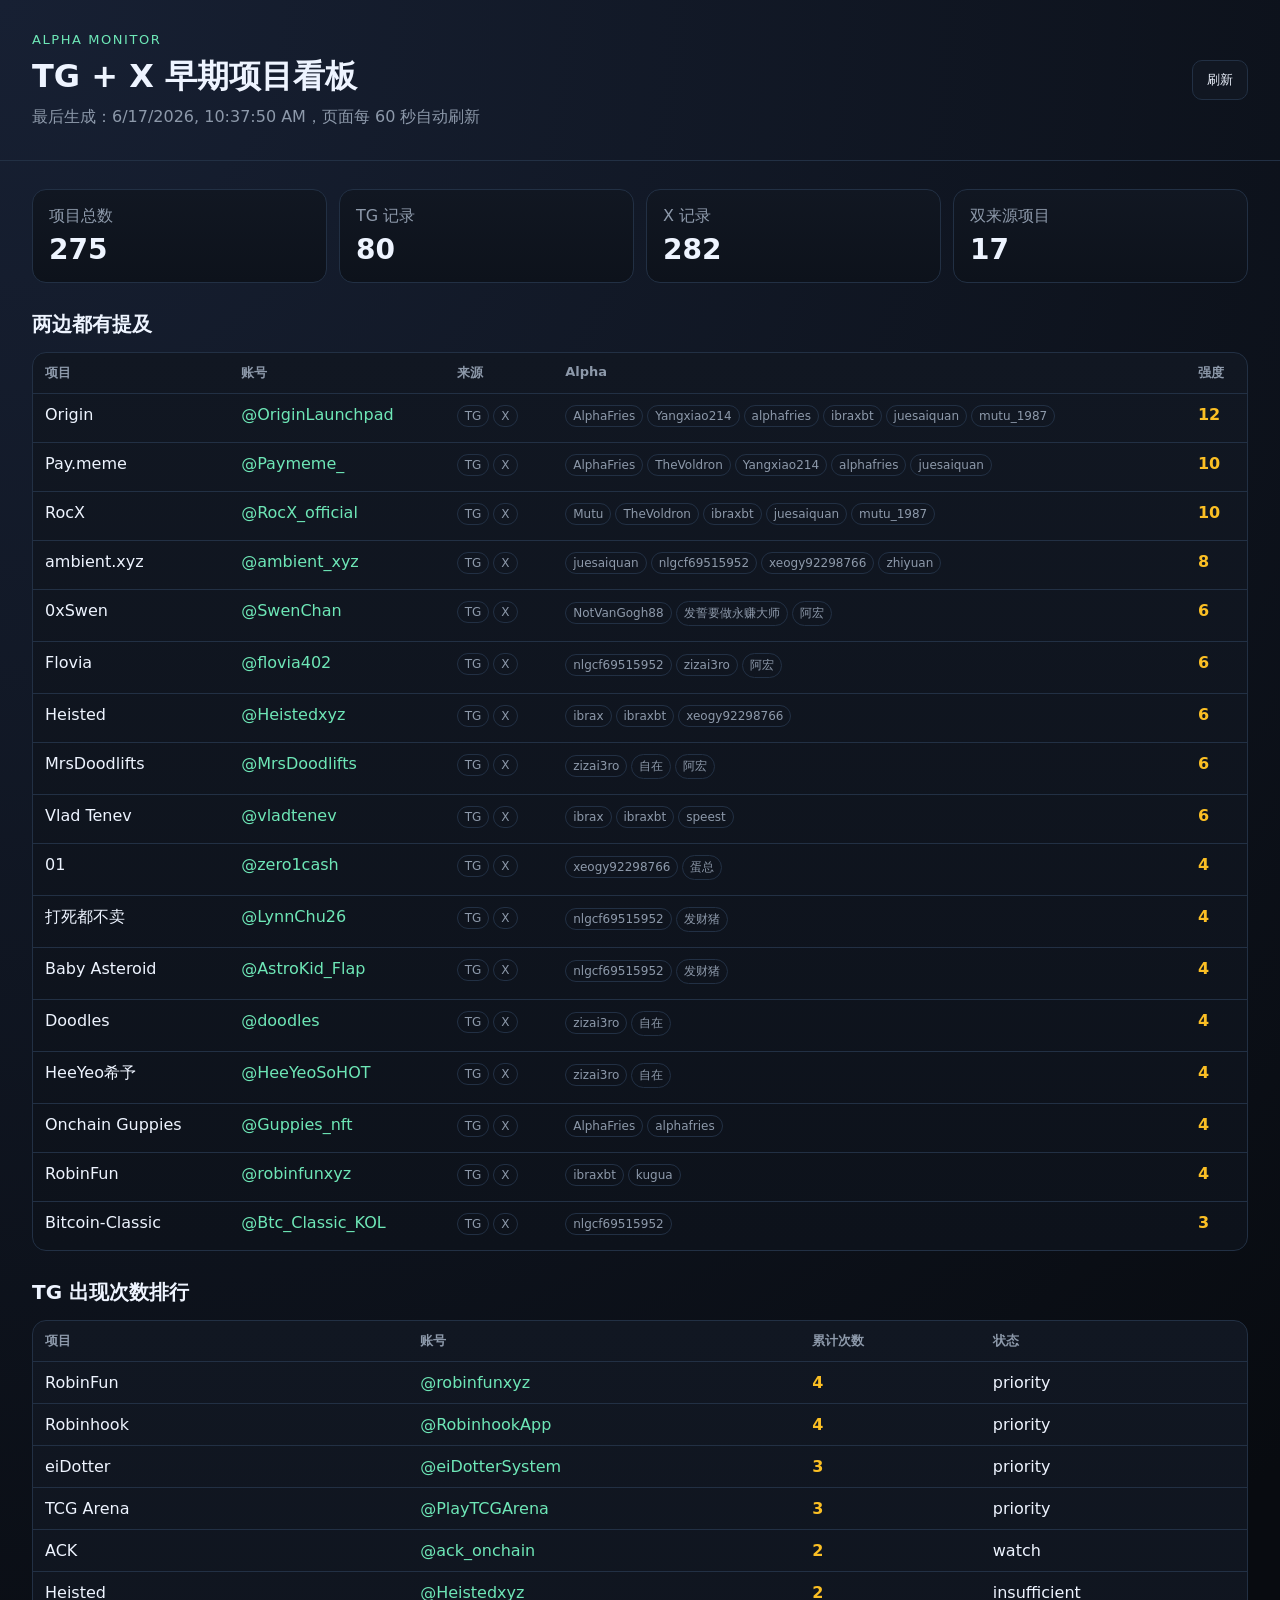
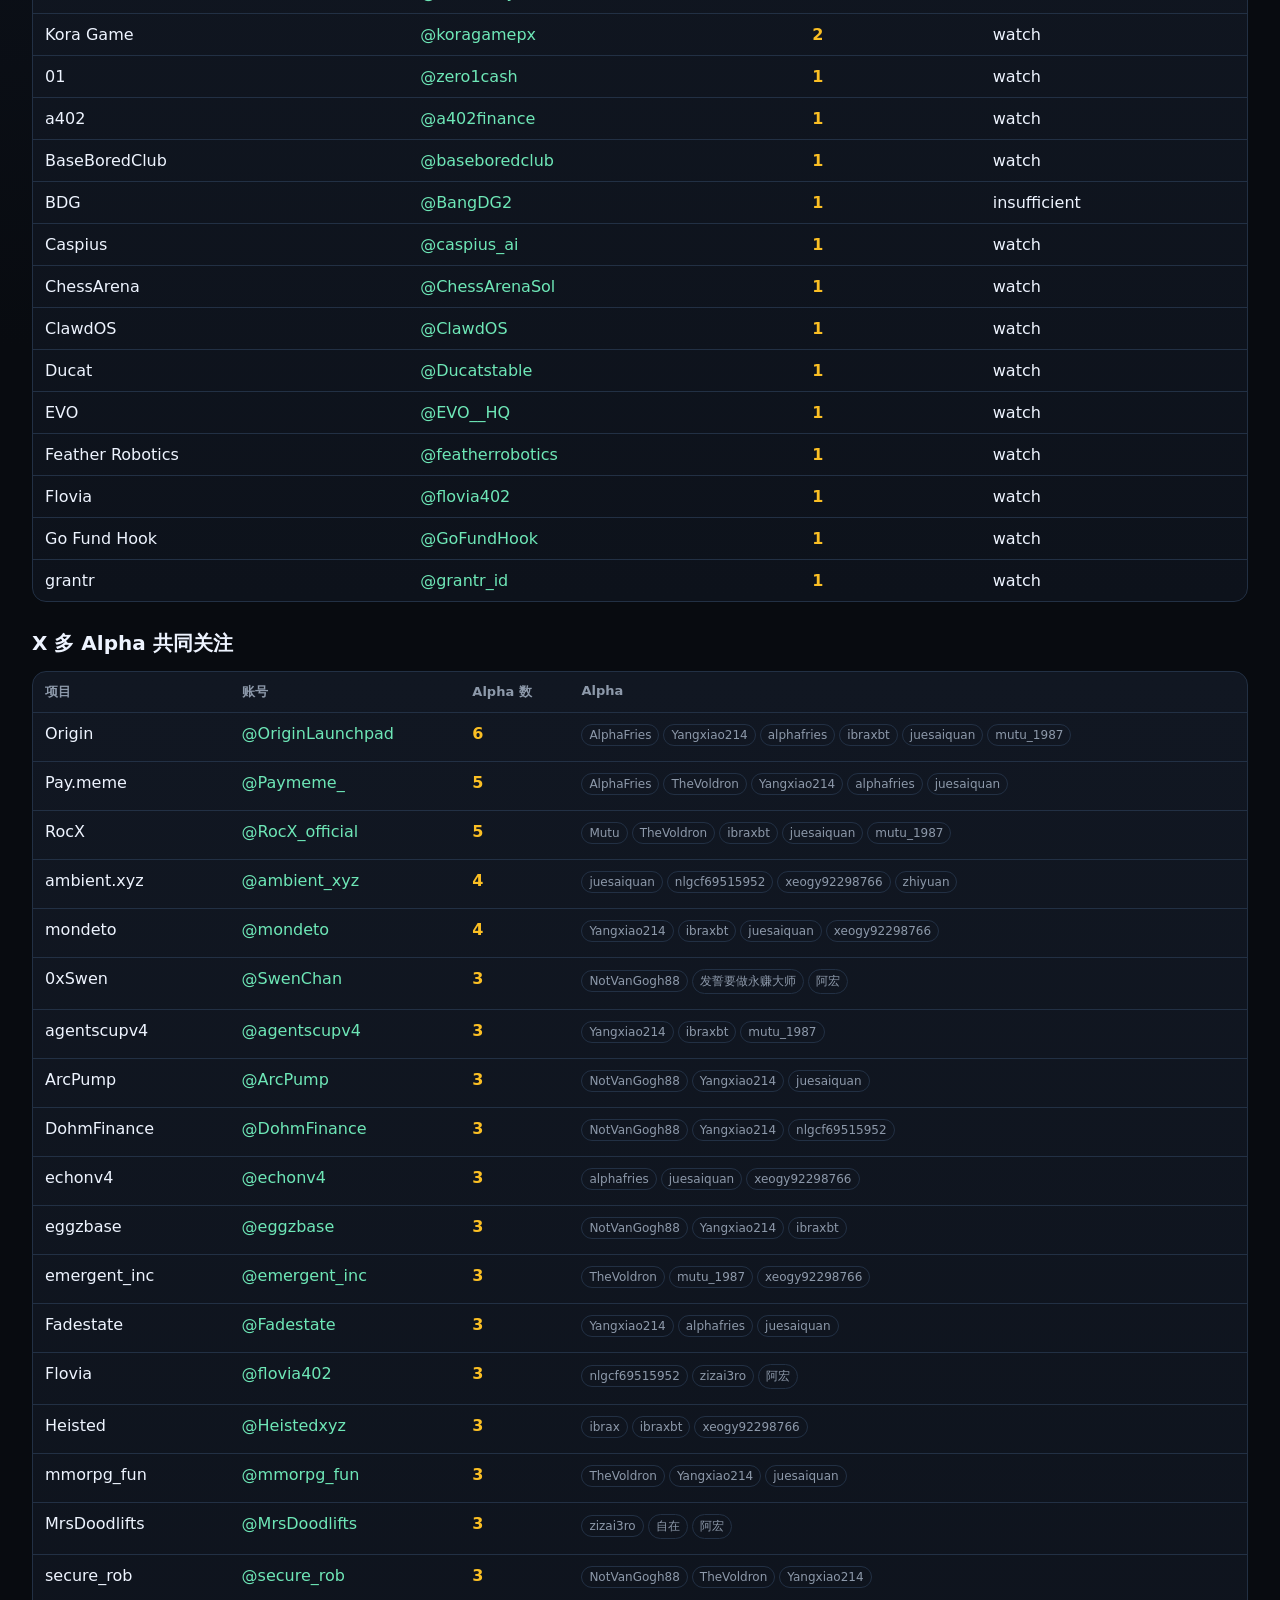
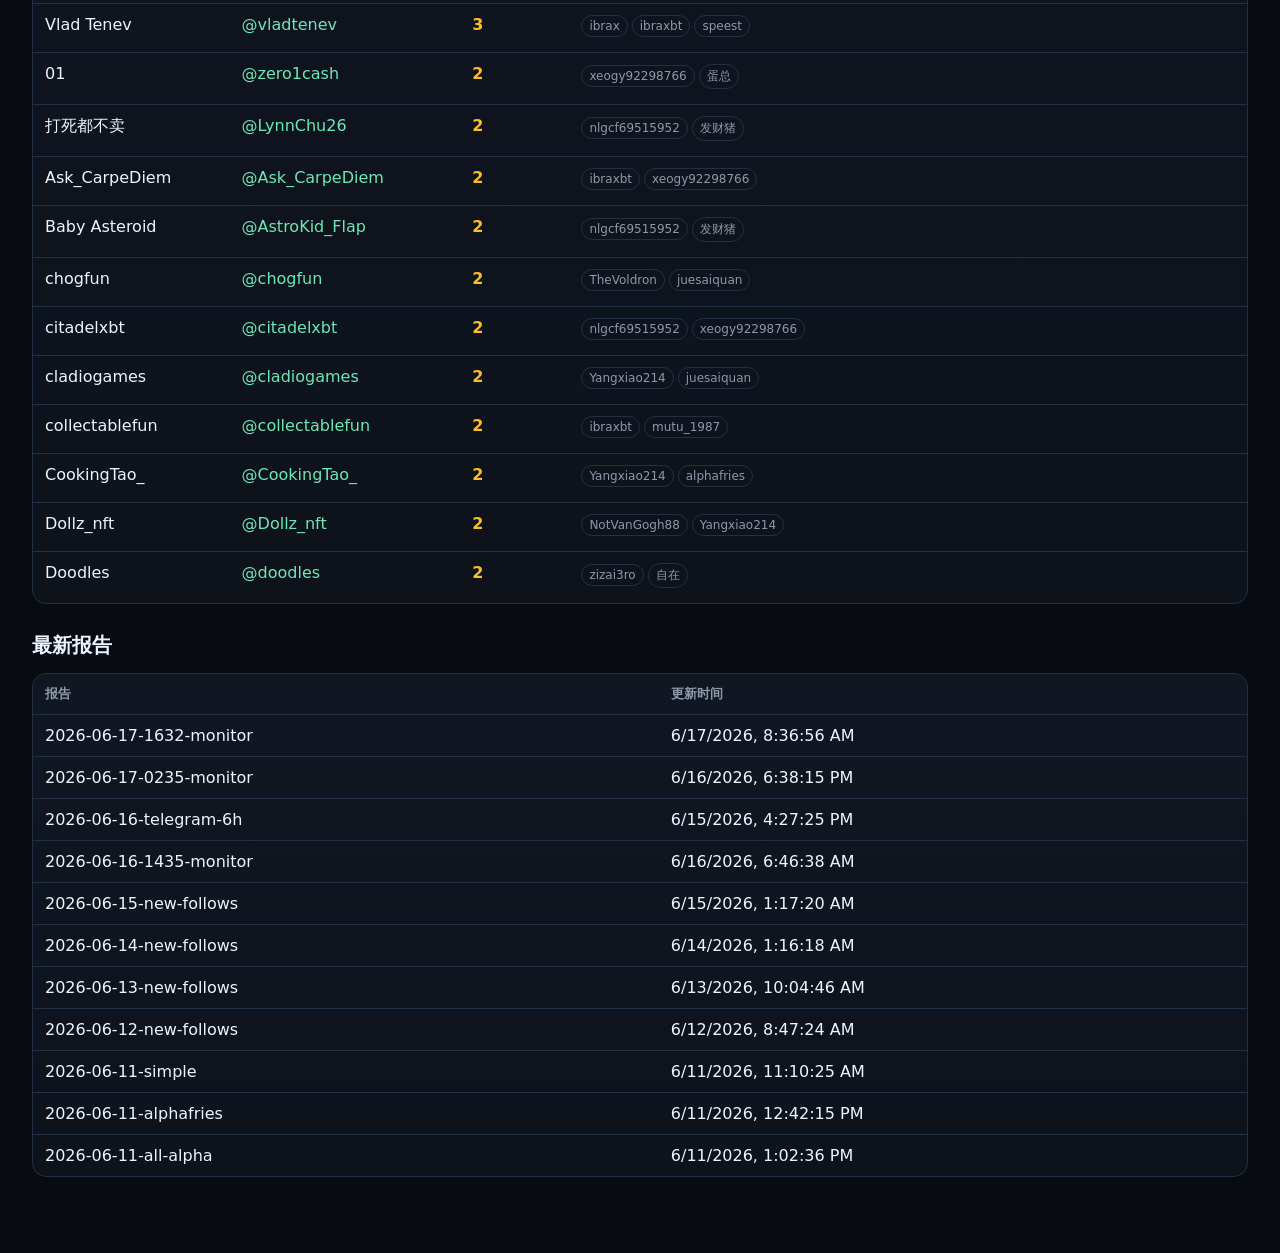
==== index.html @ 4ccb7f14 "Update dashboard" ====
<!doctype html>
<html lang="zh-CN">
<head>
  <meta charset="utf-8">
  <meta name="viewport" content="width=device-width, initial-scale=1">
  <title>Alpha 项目监控</title>
  <link rel="stylesheet" href="./styles.css">
</head>
<body>
  <header>
    <div>
      <p class="eyebrow">Alpha Monitor</p>
      <h1>TG + X 早期项目看板</h1>
      <p id="meta">加载中...</p>
    </div>
    <button id="refresh">刷新</button>
  </header>

  <main>
    <section class="cards" id="totals"></section>

    <section>
      <h2>两边都有提及</h2>
      <div id="cross"></div>
    </section>

    <section>
      <h2>TG 出现次数排行</h2>
      <div id="tg"></div>
    </section>

    <section>
      <h2>X 多 Alpha 共同关注</h2>
      <div id="xmulti"></div>
    </section>

    <section>
      <h2>最新报告</h2>
      <div id="reports"></div>
    </section>
  </main>

  <script src="./app.js"></script>
</body>
</html>
---- styles.css ----
:root {
  color-scheme: dark;
  --bg: #080b10;
  --panel: #111722;
  --panel2: #0d121b;
  --text: #eef4ff;
  --muted: #8d99aa;
  --line: #223044;
  --accent: #6ee7b7;
  --warn: #fbbf24;
}

* { box-sizing: border-box; }
body {
  margin: 0;
  background: radial-gradient(circle at top left, #172033, var(--bg) 42%);
  color: var(--text);
  font-family: ui-sans-serif, system-ui, -apple-system, BlinkMacSystemFont, "Segoe UI", sans-serif;
}

header {
  display: flex;
  align-items: center;
  justify-content: space-between;
  gap: 24px;
  padding: 32px;
  border-bottom: 1px solid var(--line);
}

h1, h2, p { margin: 0; }
h1 { font-size: 32px; }
h2 { margin-bottom: 14px; font-size: 20px; }
main { padding: 28px 32px 48px; }
section { margin: 0 0 28px; }
.eyebrow { color: var(--accent); font-size: 13px; letter-spacing: .12em; text-transform: uppercase; margin-bottom: 8px; }
#meta { color: var(--muted); margin-top: 8px; }

button {
  border: 1px solid var(--line);
  background: var(--panel);
  color: var(--text);
  border-radius: 10px;
  padding: 10px 14px;
  cursor: pointer;
}

.cards {
  display: grid;
  grid-template-columns: repeat(auto-fit, minmax(170px, 1fr));
  gap: 12px;
}
.card, .table-wrap {
  background: linear-gradient(180deg, var(--panel), var(--panel2));
  border: 1px solid var(--line);
  border-radius: 14px;
}
.card { padding: 16px; }
.card strong { display: block; font-size: 28px; margin-top: 6px; }
.card span { color: var(--muted); }

.table-wrap { overflow: hidden; }
table { width: 100%; border-collapse: collapse; }
th, td {
  padding: 11px 12px;
  border-bottom: 1px solid var(--line);
  text-align: left;
  vertical-align: top;
}
th { color: var(--muted); font-weight: 600; font-size: 13px; }
tr:last-child td { border-bottom: 0; }
a { color: var(--accent); text-decoration: none; }
.tag {
  display: inline-block;
  margin: 0 4px 4px 0;
  padding: 3px 7px;
  border: 1px solid var(--line);
  border-radius: 999px;
  color: var(--muted);
  font-size: 12px;
}
.empty { color: var(--muted); padding: 16px; }
.score { color: var(--warn); font-weight: 700; }
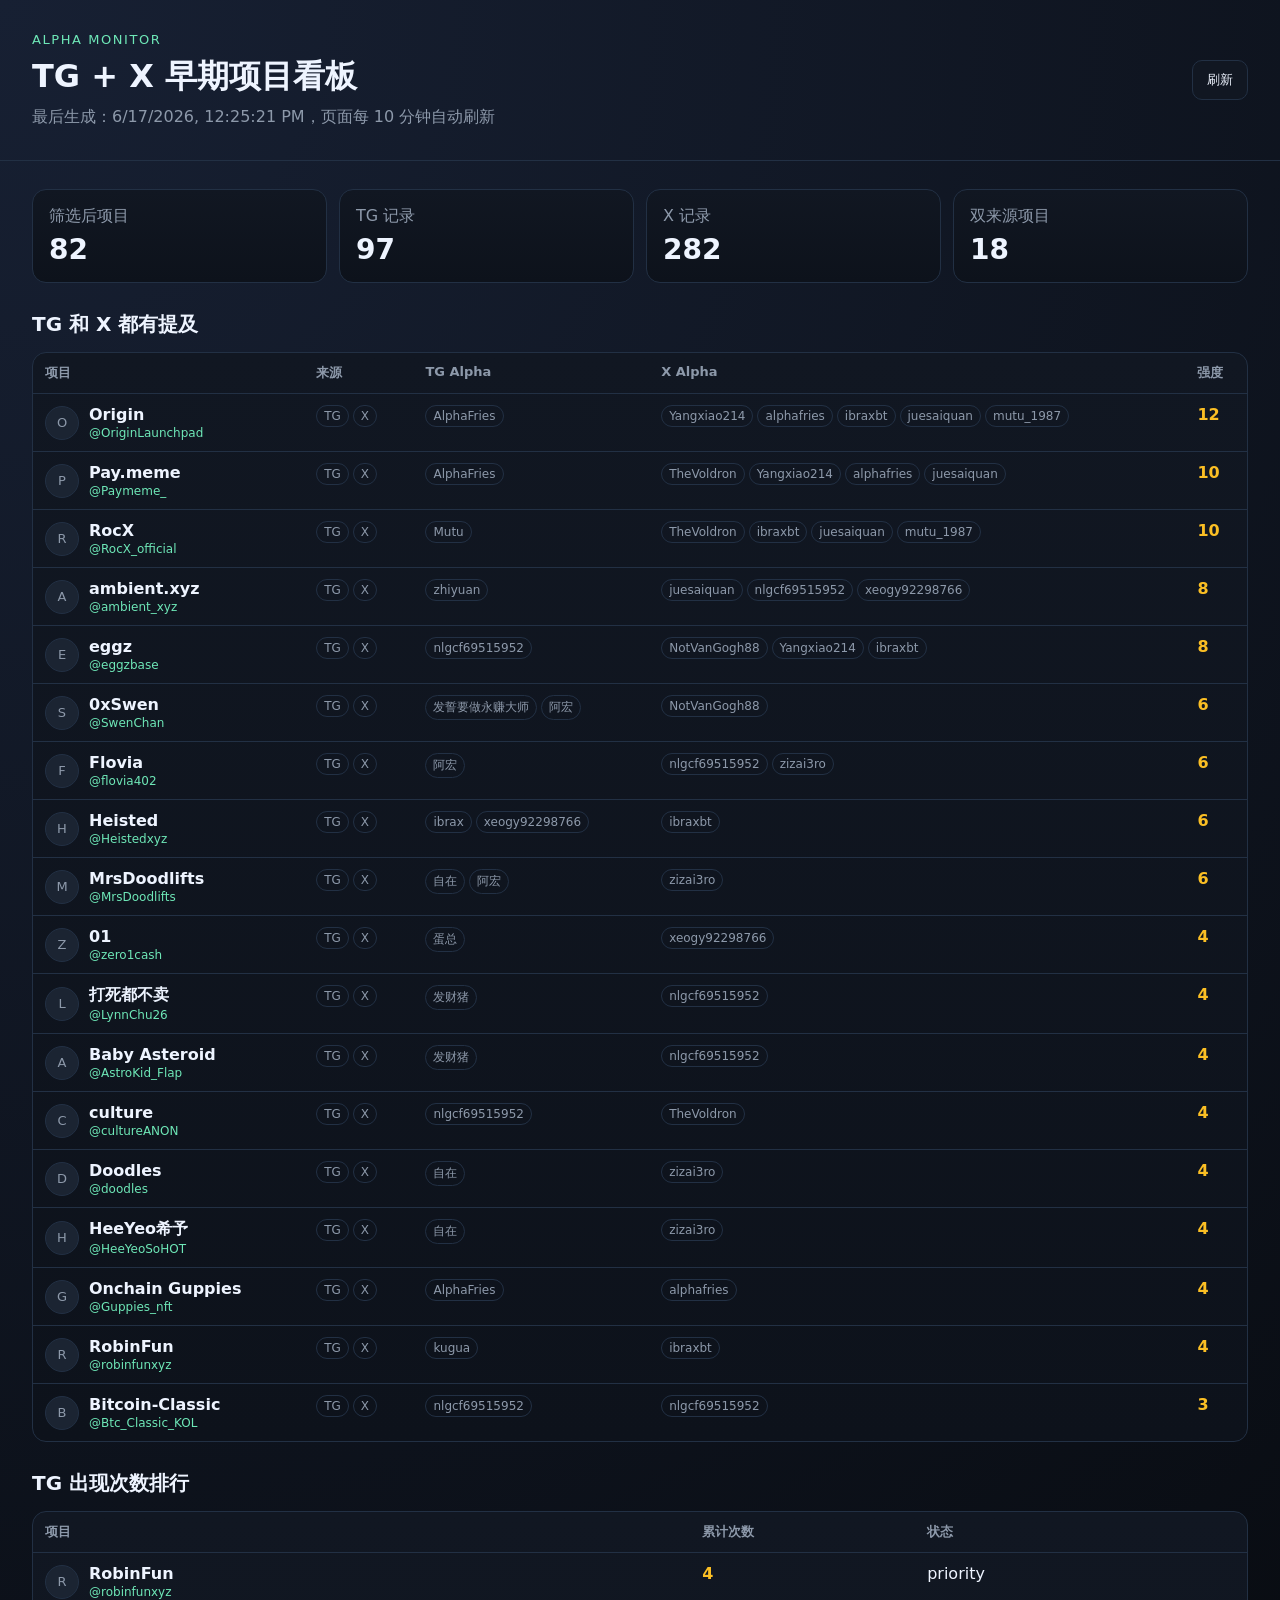
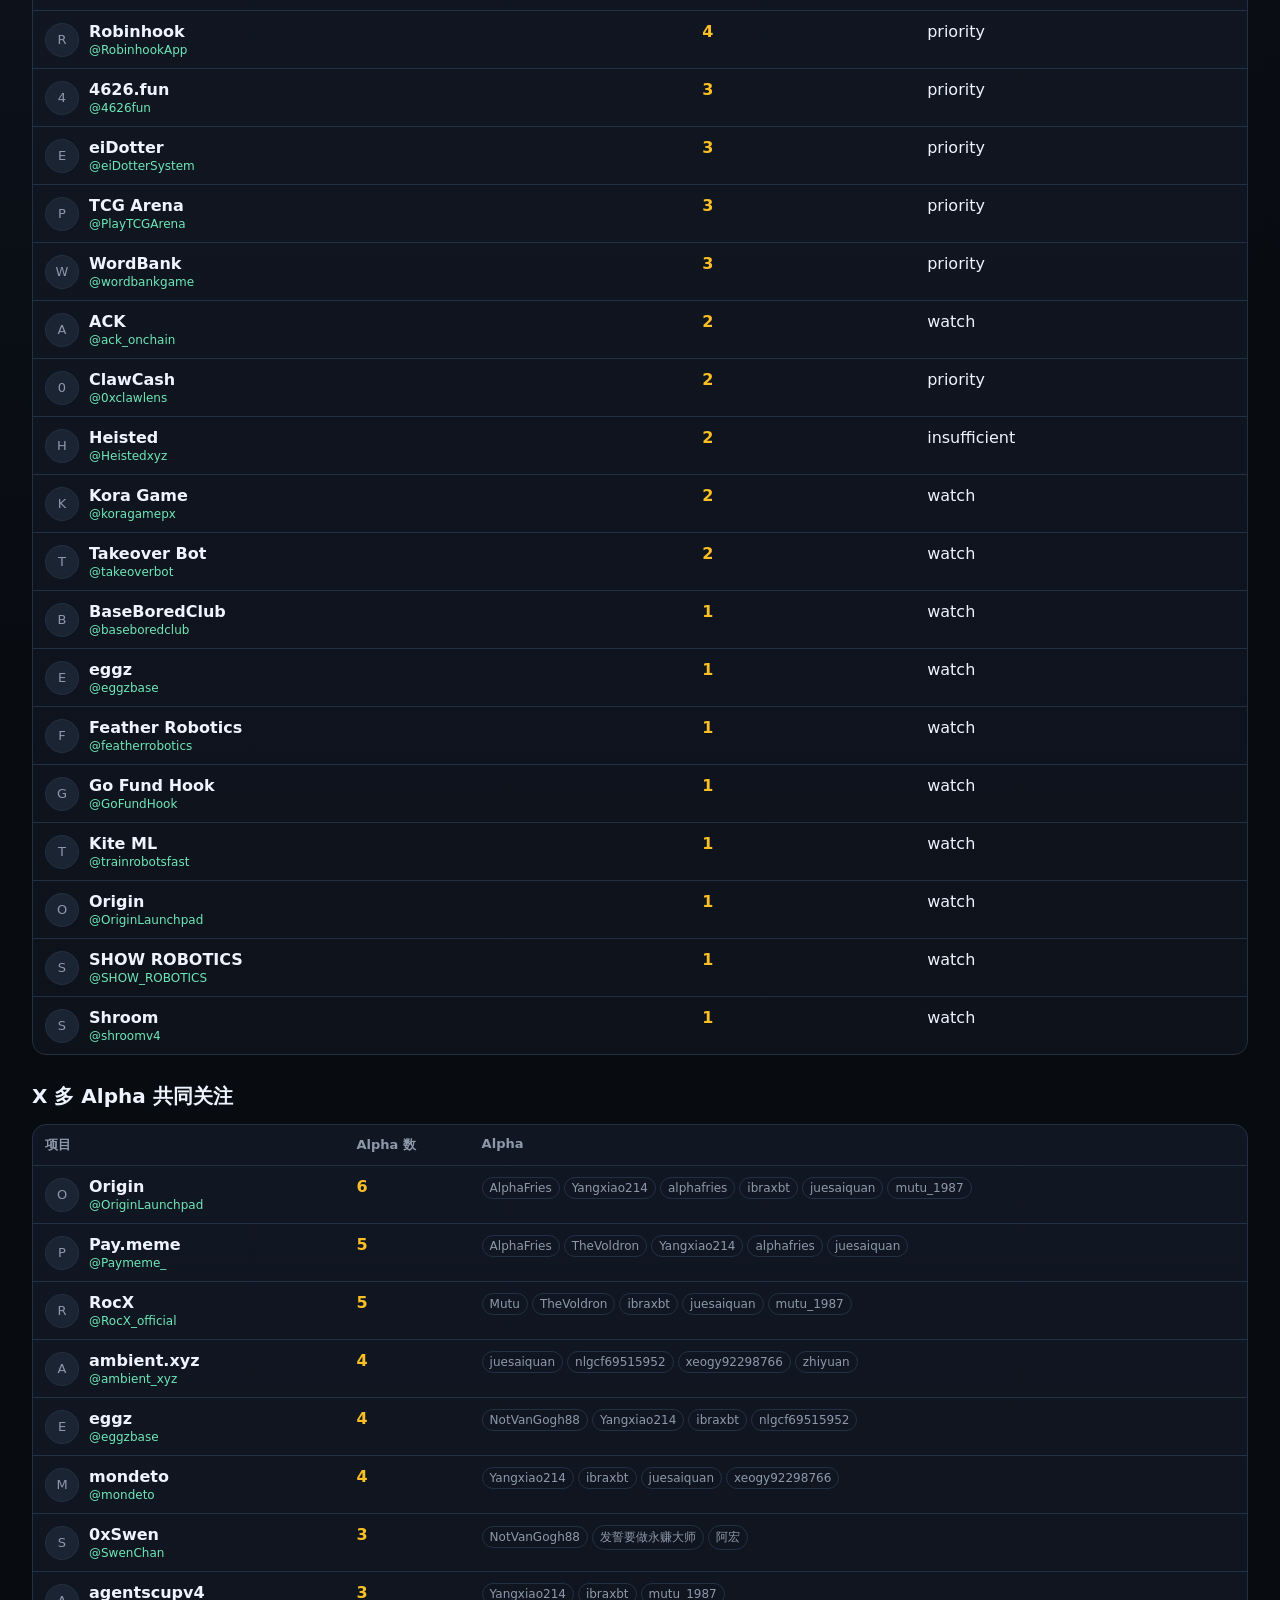
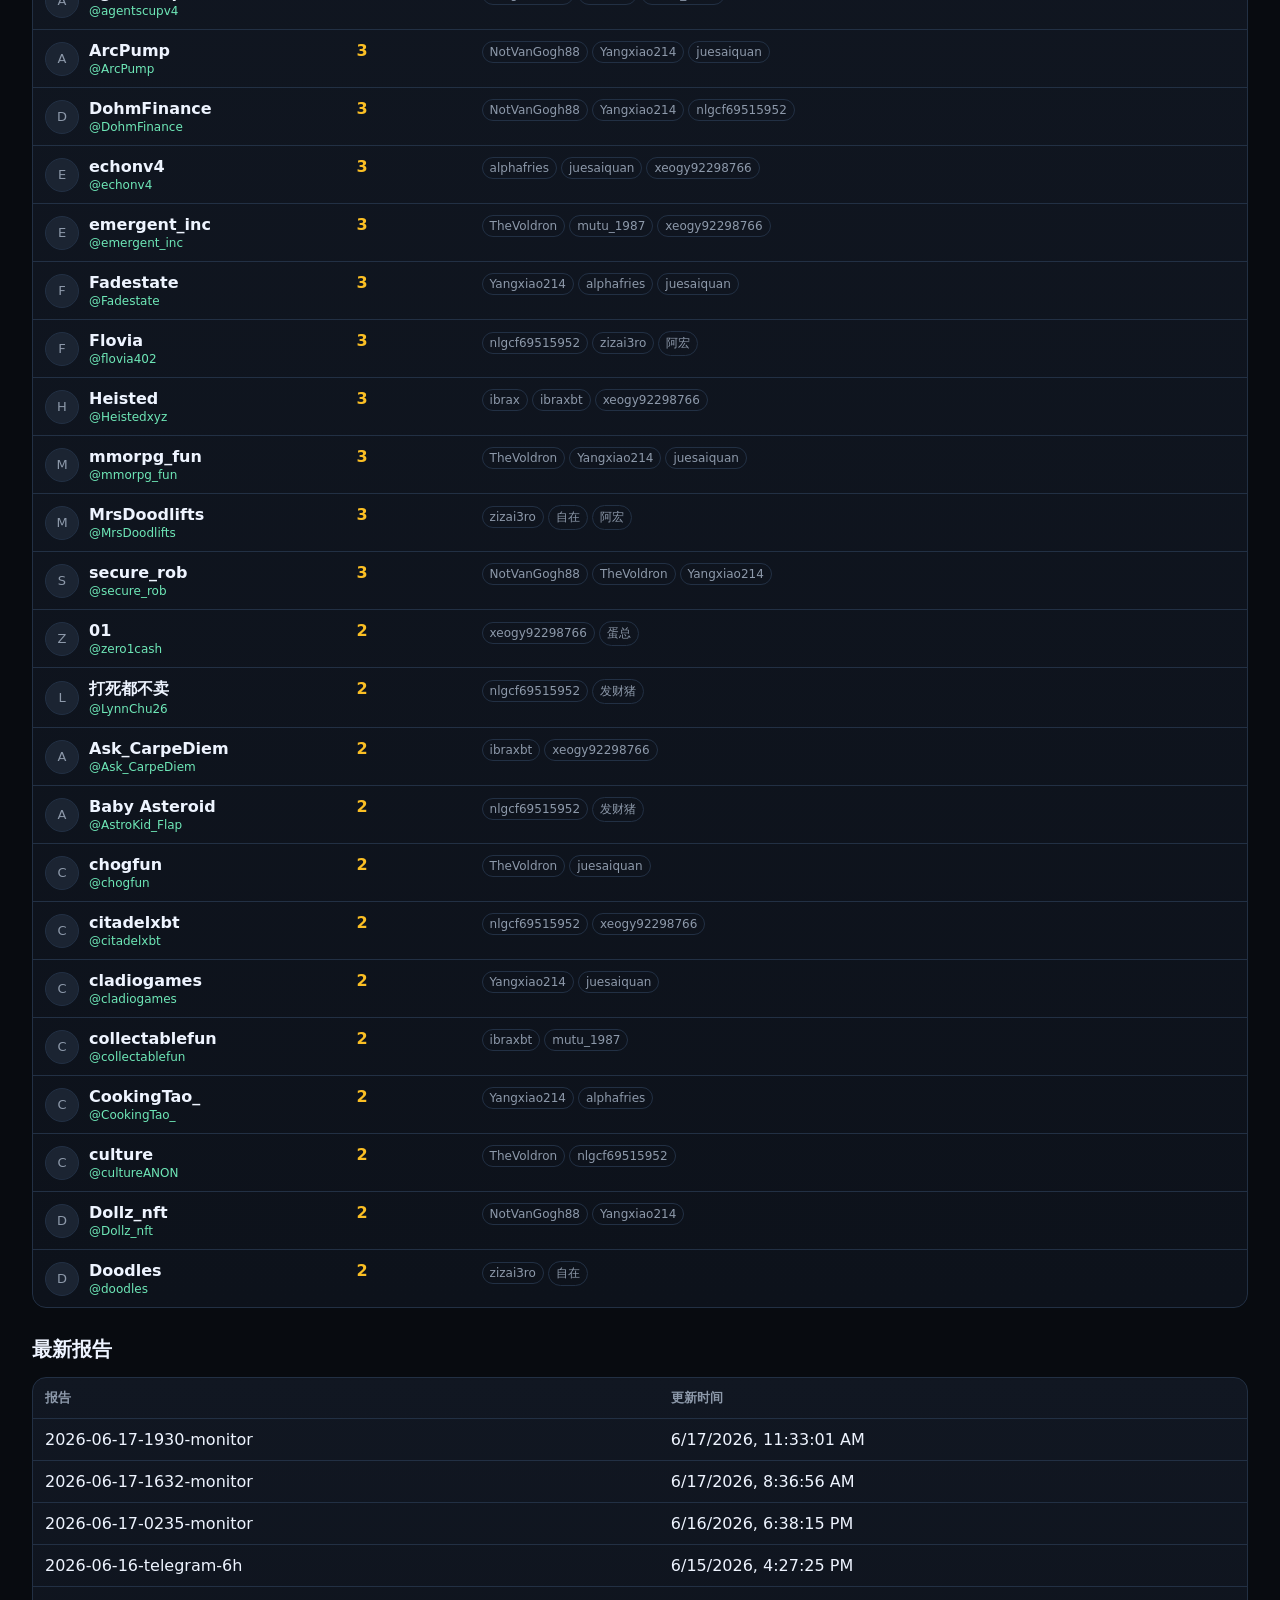
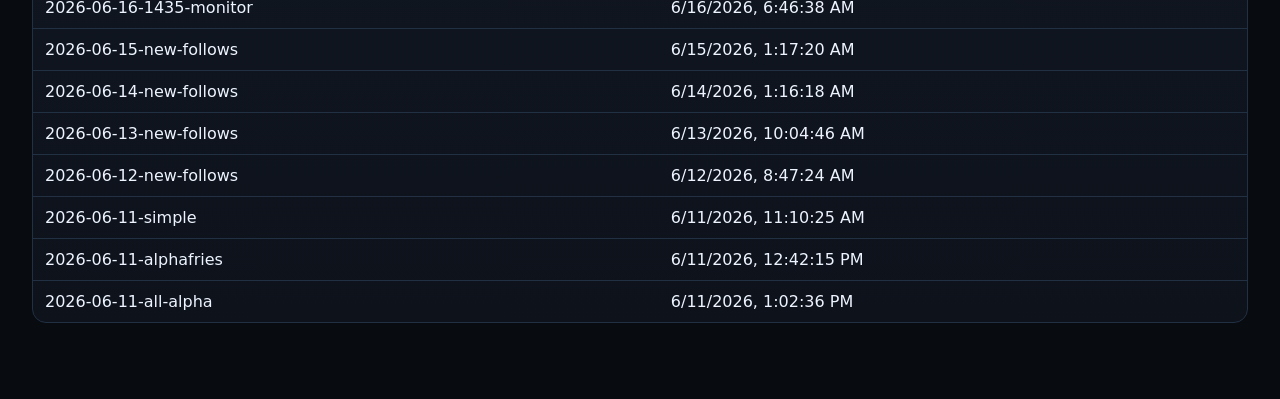
==== commit 9c726fff: "Update filtered dashboard data" ====
--- a/index.html
+++ b/index.html
@@ -20,7 +20,7 @@
     <section class="cards" id="totals"></section>
 
     <section>
-      <h2>两边都有提及</h2>
+      <h2>TG 和 X 都有提及</h2>
       <div id="cross"></div>
     </section>
 
--- a/styles.css
+++ b/styles.css
@@ -69,6 +69,44 @@
 th { color: var(--muted); font-weight: 600; font-size: 13px; }
 tr:last-child td { border-bottom: 0; }
 a { color: var(--accent); text-decoration: none; }
+.project-cell {
+  display: flex;
+  align-items: center;
+  gap: 10px;
+  min-width: 180px;
+}
+.avatar-wrap {
+  position: relative;
+  width: 34px;
+  height: 34px;
+  flex: 0 0 34px;
+  display: inline-block;
+}
+.avatar {
+  width: 34px;
+  height: 34px;
+  flex: 0 0 34px;
+  border-radius: 50%;
+  background: #1b2432;
+  border: 1px solid var(--line);
+  object-fit: cover;
+}
+.avatar-img {
+  position: absolute;
+  inset: 0;
+}
+.avatar-fallback {
+  display: inline-flex;
+  align-items: center;
+  justify-content: center;
+  color: var(--muted);
+  font-size: 13px;
+}
+.handle {
+  margin-top: 2px;
+  color: var(--muted);
+  font-size: 12px;
+}
 .tag {
   display: inline-block;
   margin: 0 4px 4px 0;
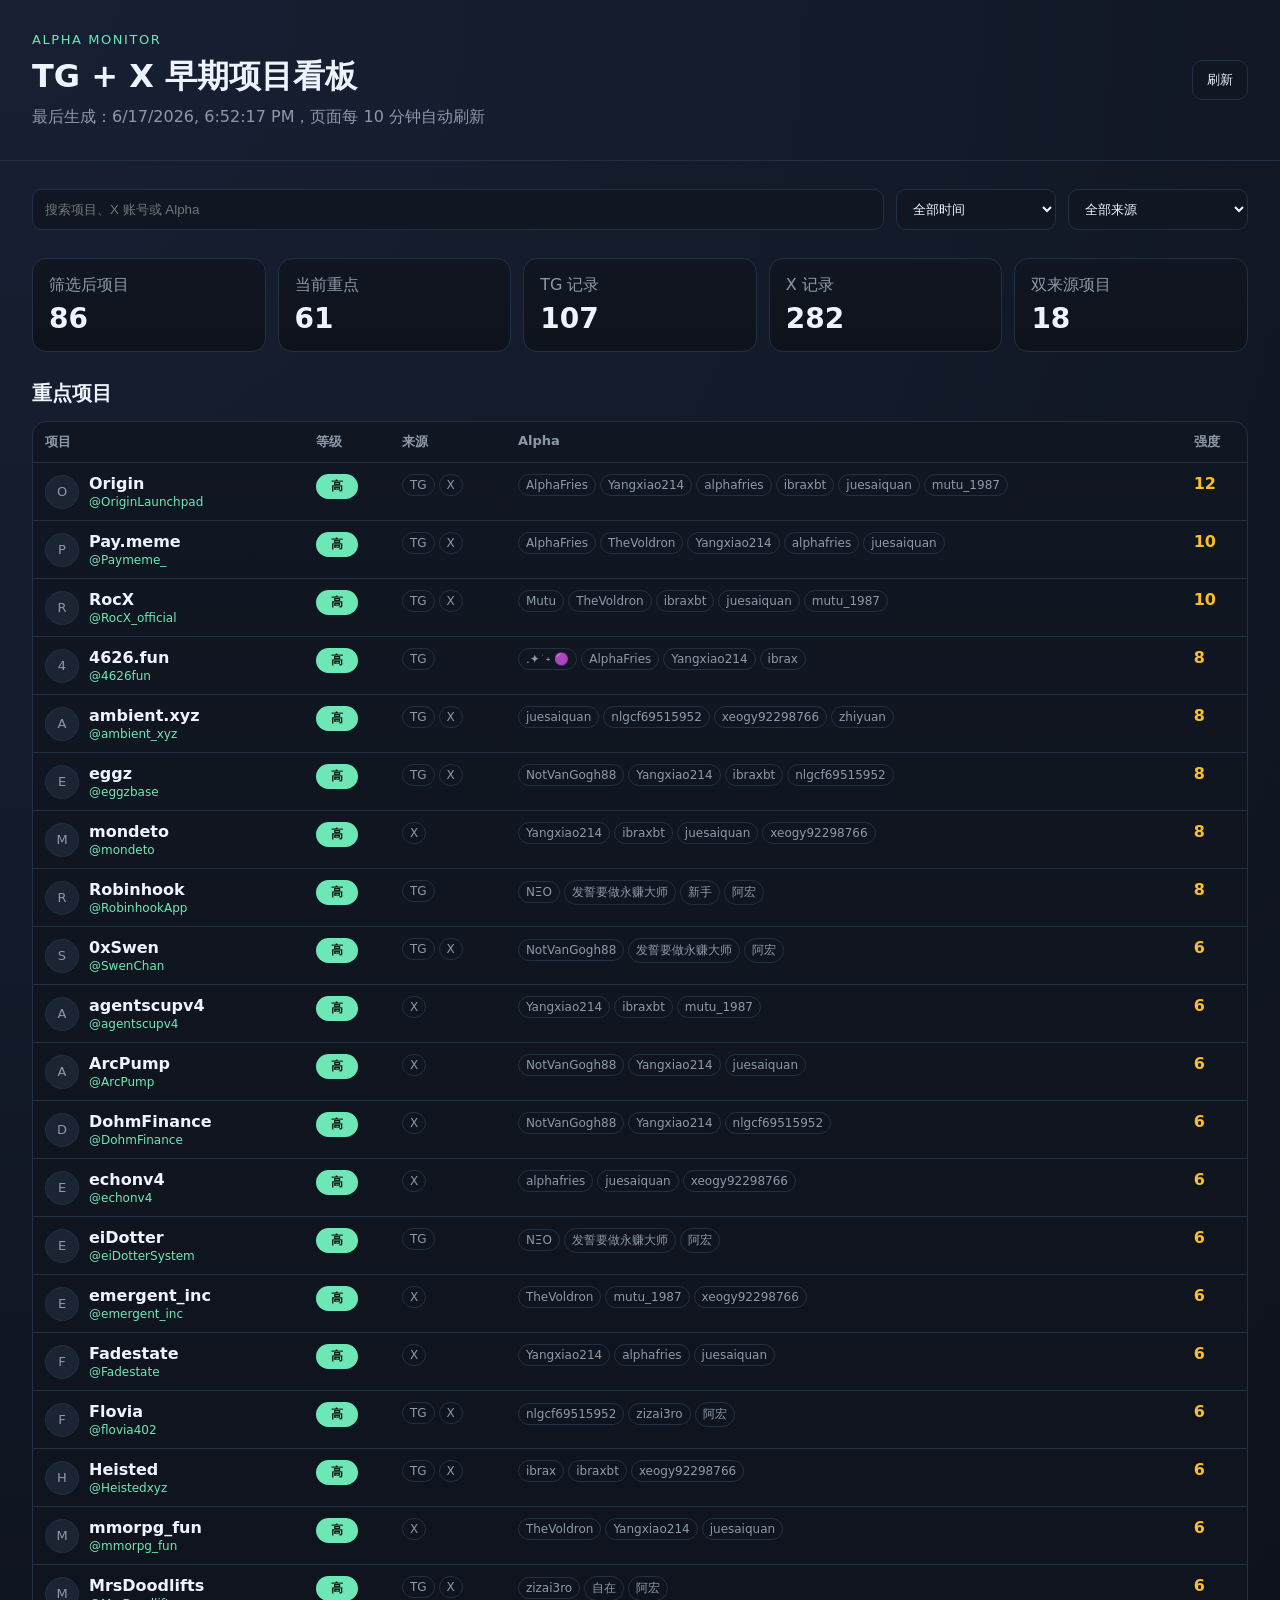
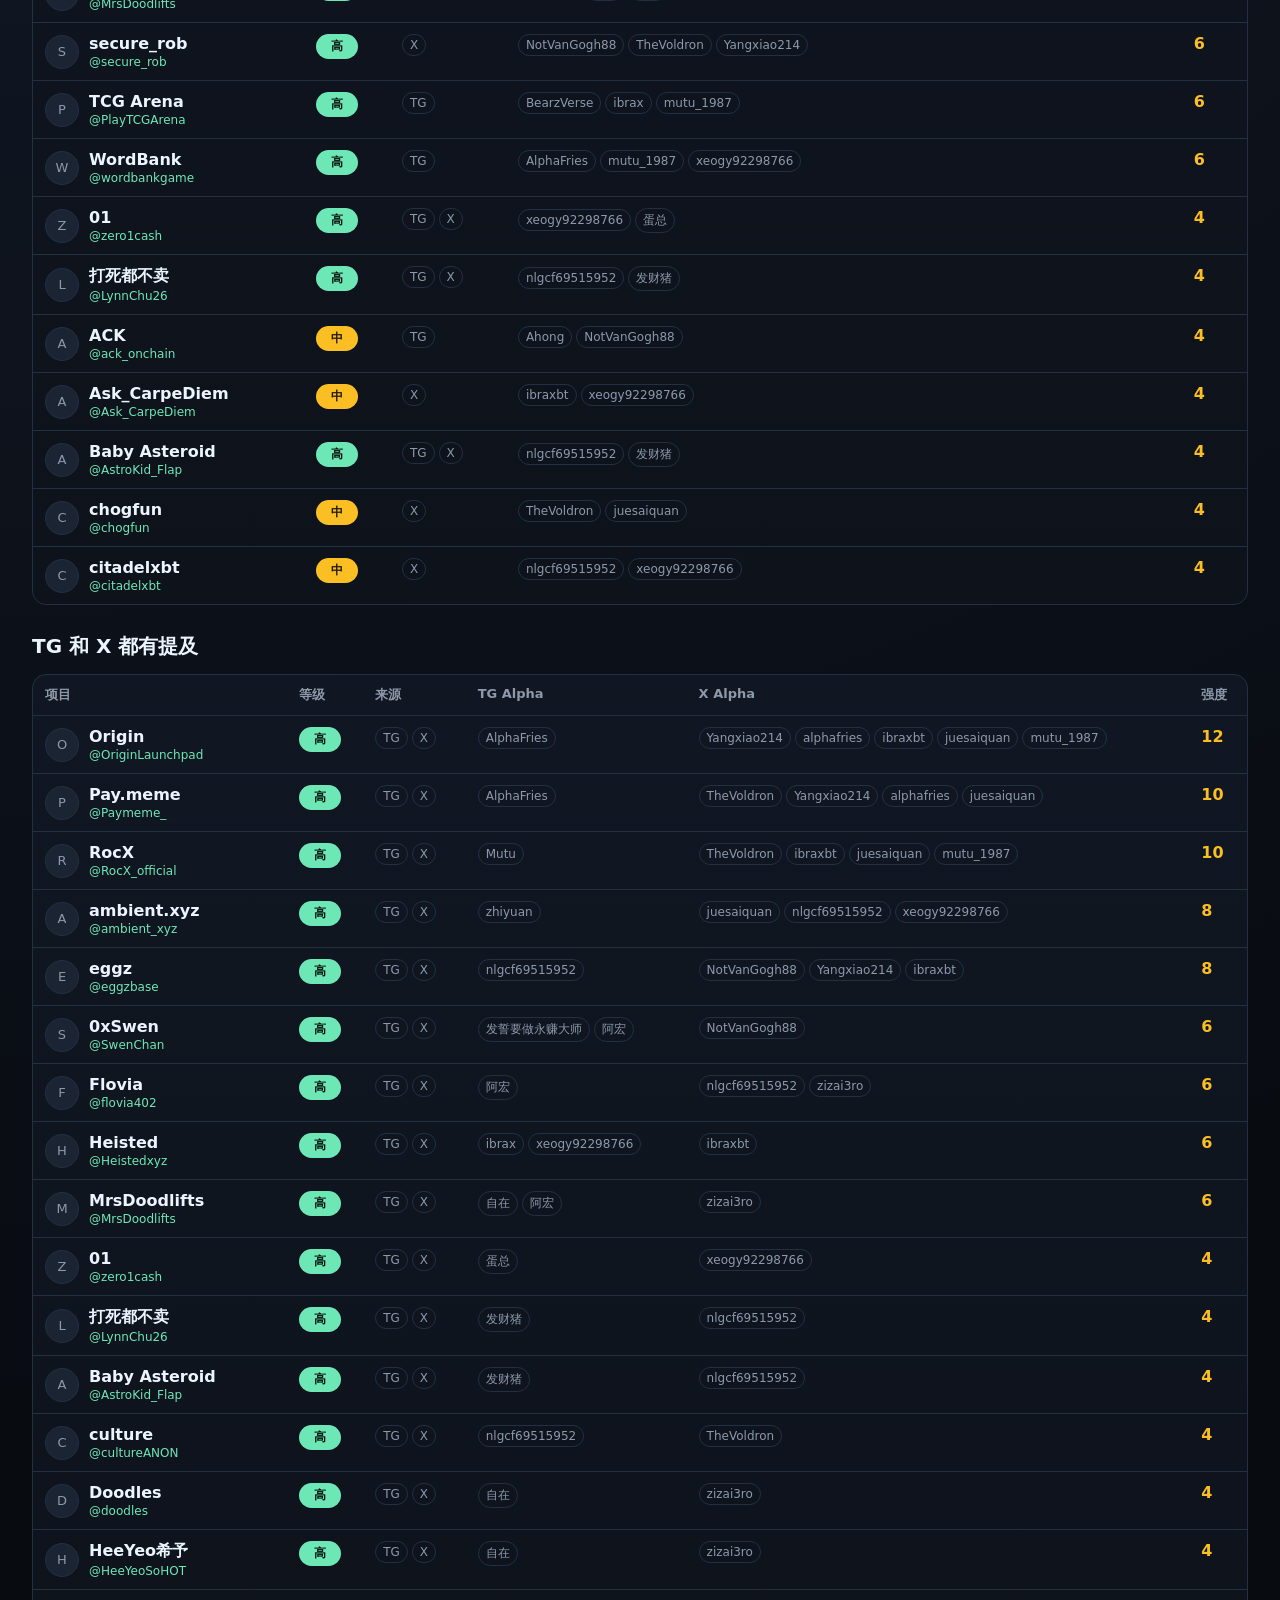
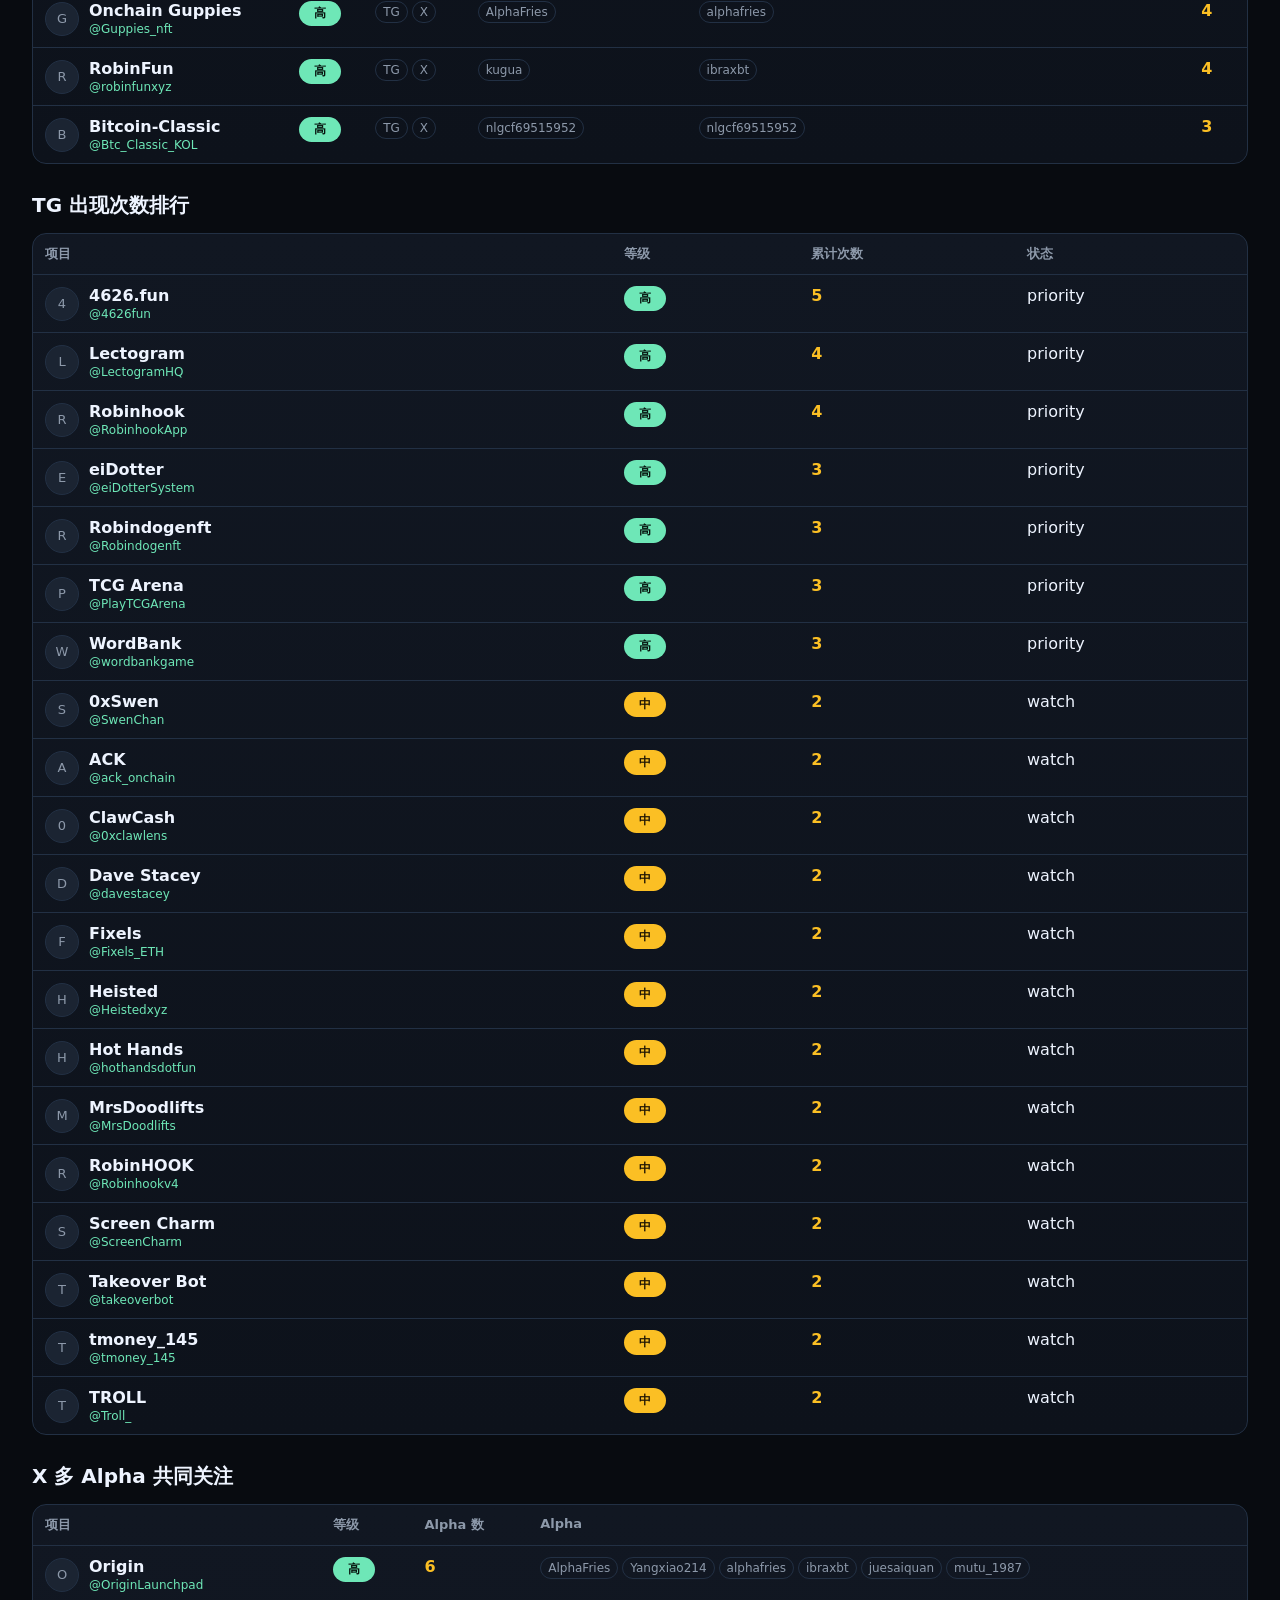
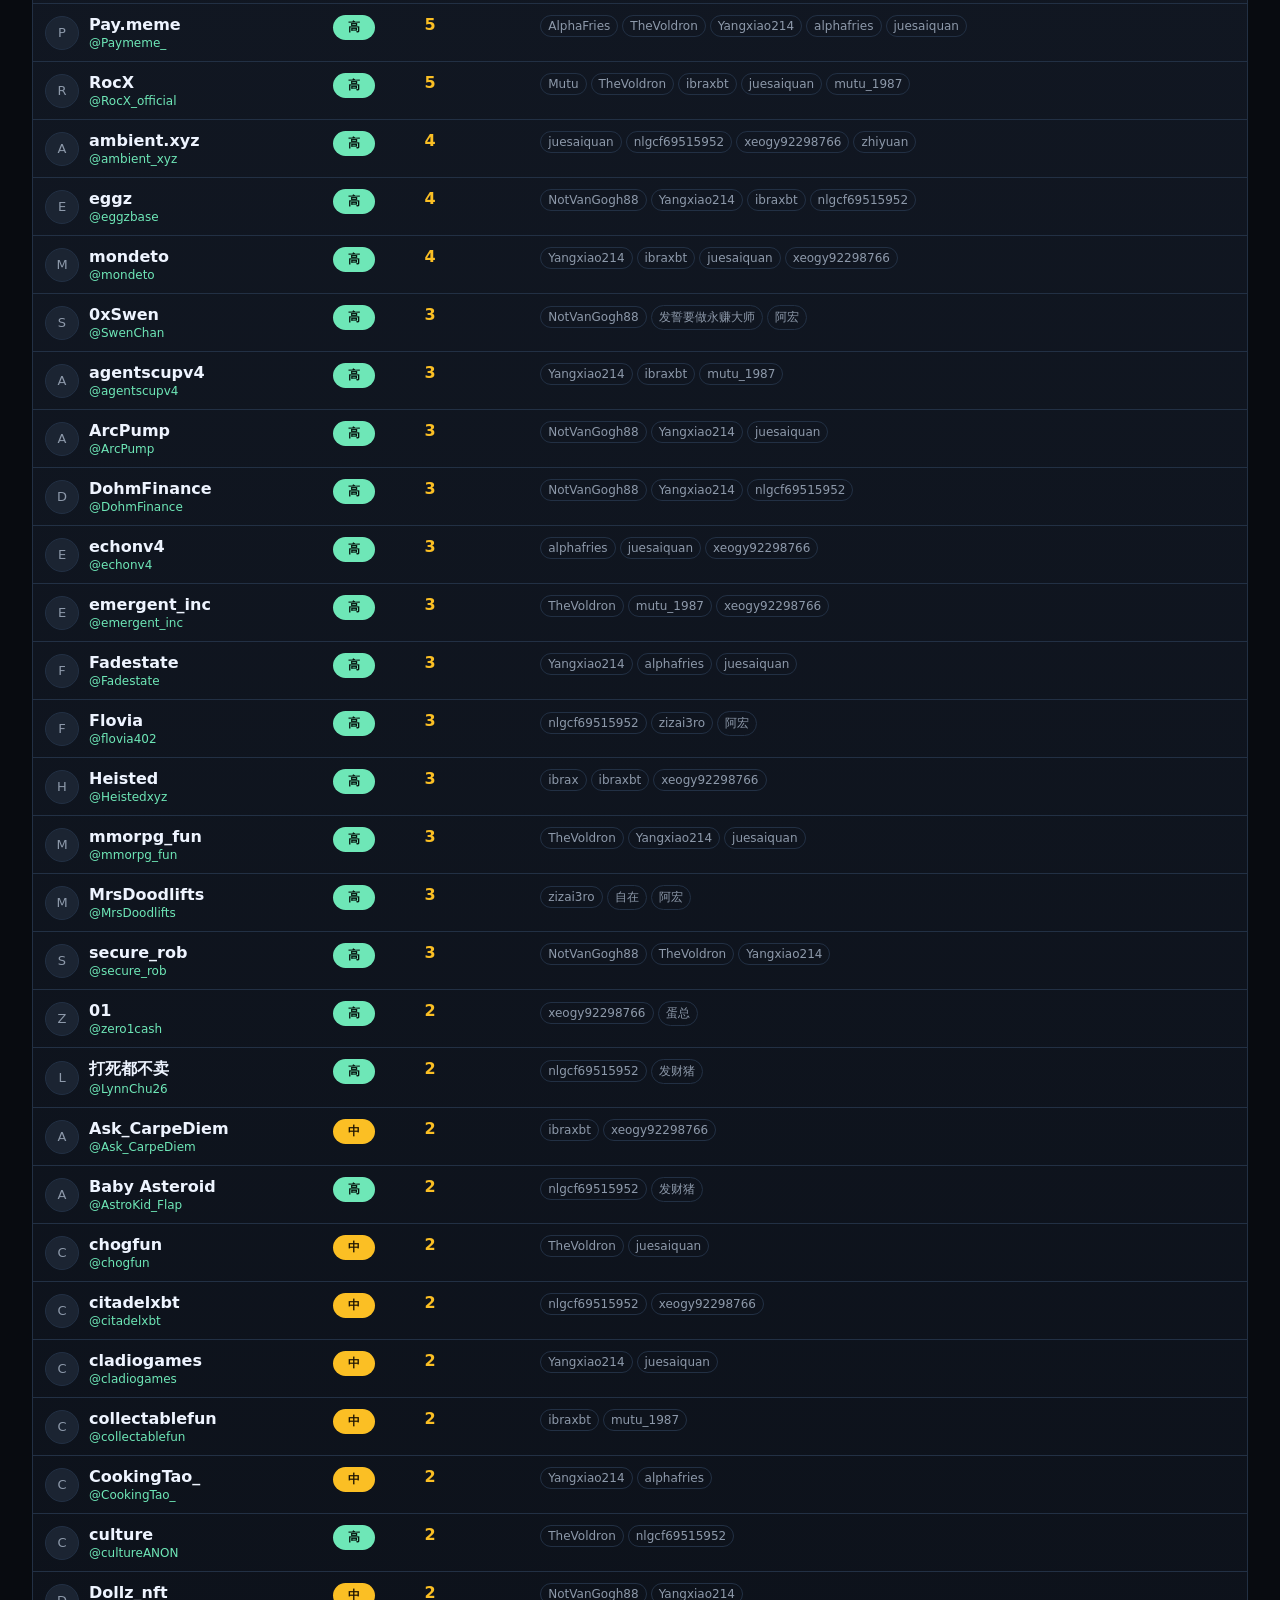
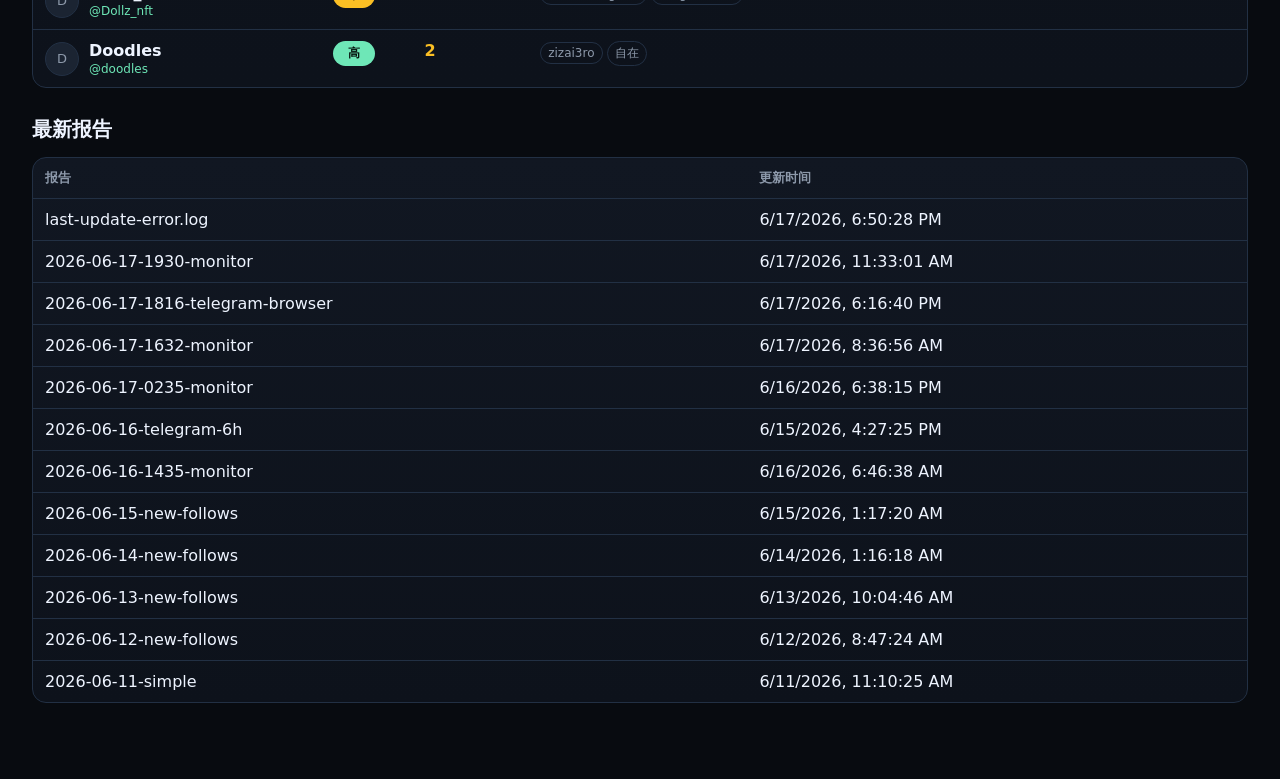
==== commit f327ee33: "Update dashboard data" ====
--- a/index.html
+++ b/index.html
@@ -17,7 +17,28 @@
   </header>
 
   <main>
+    <section class="filters">
+      <input id="search" type="search" placeholder="搜索项目、X 账号或 Alpha">
+      <select id="range">
+        <option value="all">全部时间</option>
+        <option value="6h">最近 6 小时</option>
+        <option value="24h">今天/24小时</option>
+        <option value="3d">最近 3 天</option>
+      </select>
+      <select id="source">
+        <option value="all">全部来源</option>
+        <option value="cross">TG + X 双来源</option>
+        <option value="tg">只看 TG</option>
+        <option value="x">只看 X</option>
+      </select>
+    </section>
+
     <section class="cards" id="totals"></section>
+
+    <section>
+      <h2>重点项目</h2>
+      <div id="priority"></div>
+    </section>
 
     <section>
       <h2>TG 和 X 都有提及</h2>
--- a/styles.css
+++ b/styles.css
@@ -42,6 +42,26 @@
   border-radius: 10px;
   padding: 10px 14px;
   cursor: pointer;
+}
+
+input, select {
+  width: 100%;
+  border: 1px solid var(--line);
+  background: var(--panel);
+  color: var(--text);
+  border-radius: 10px;
+  padding: 11px 12px;
+  outline: none;
+}
+
+input:focus, select:focus, button:hover {
+  border-color: var(--accent);
+}
+
+.filters {
+  display: grid;
+  grid-template-columns: minmax(240px, 1fr) 160px 180px;
+  gap: 12px;
 }
 
 .cards {
@@ -116,5 +136,39 @@
   color: var(--muted);
   font-size: 12px;
 }
+.level {
+  display: inline-block;
+  min-width: 42px;
+  padding: 4px 8px;
+  border-radius: 999px;
+  font-size: 12px;
+  font-weight: 700;
+  text-align: center;
+}
+.level-high {
+  color: #07130e;
+  background: var(--accent);
+}
+.level-mid {
+  color: #211704;
+  background: var(--warn);
+}
+.level-watch {
+  color: var(--muted);
+  border: 1px solid var(--line);
+}
 .empty { color: var(--muted); padding: 16px; }
 .score { color: var(--warn); font-weight: 700; }
+
+@media (max-width: 760px) {
+  header {
+    align-items: flex-start;
+    flex-direction: column;
+  }
+  .filters {
+    grid-template-columns: 1fr;
+  }
+  th, td {
+    padding: 10px 9px;
+  }
+}
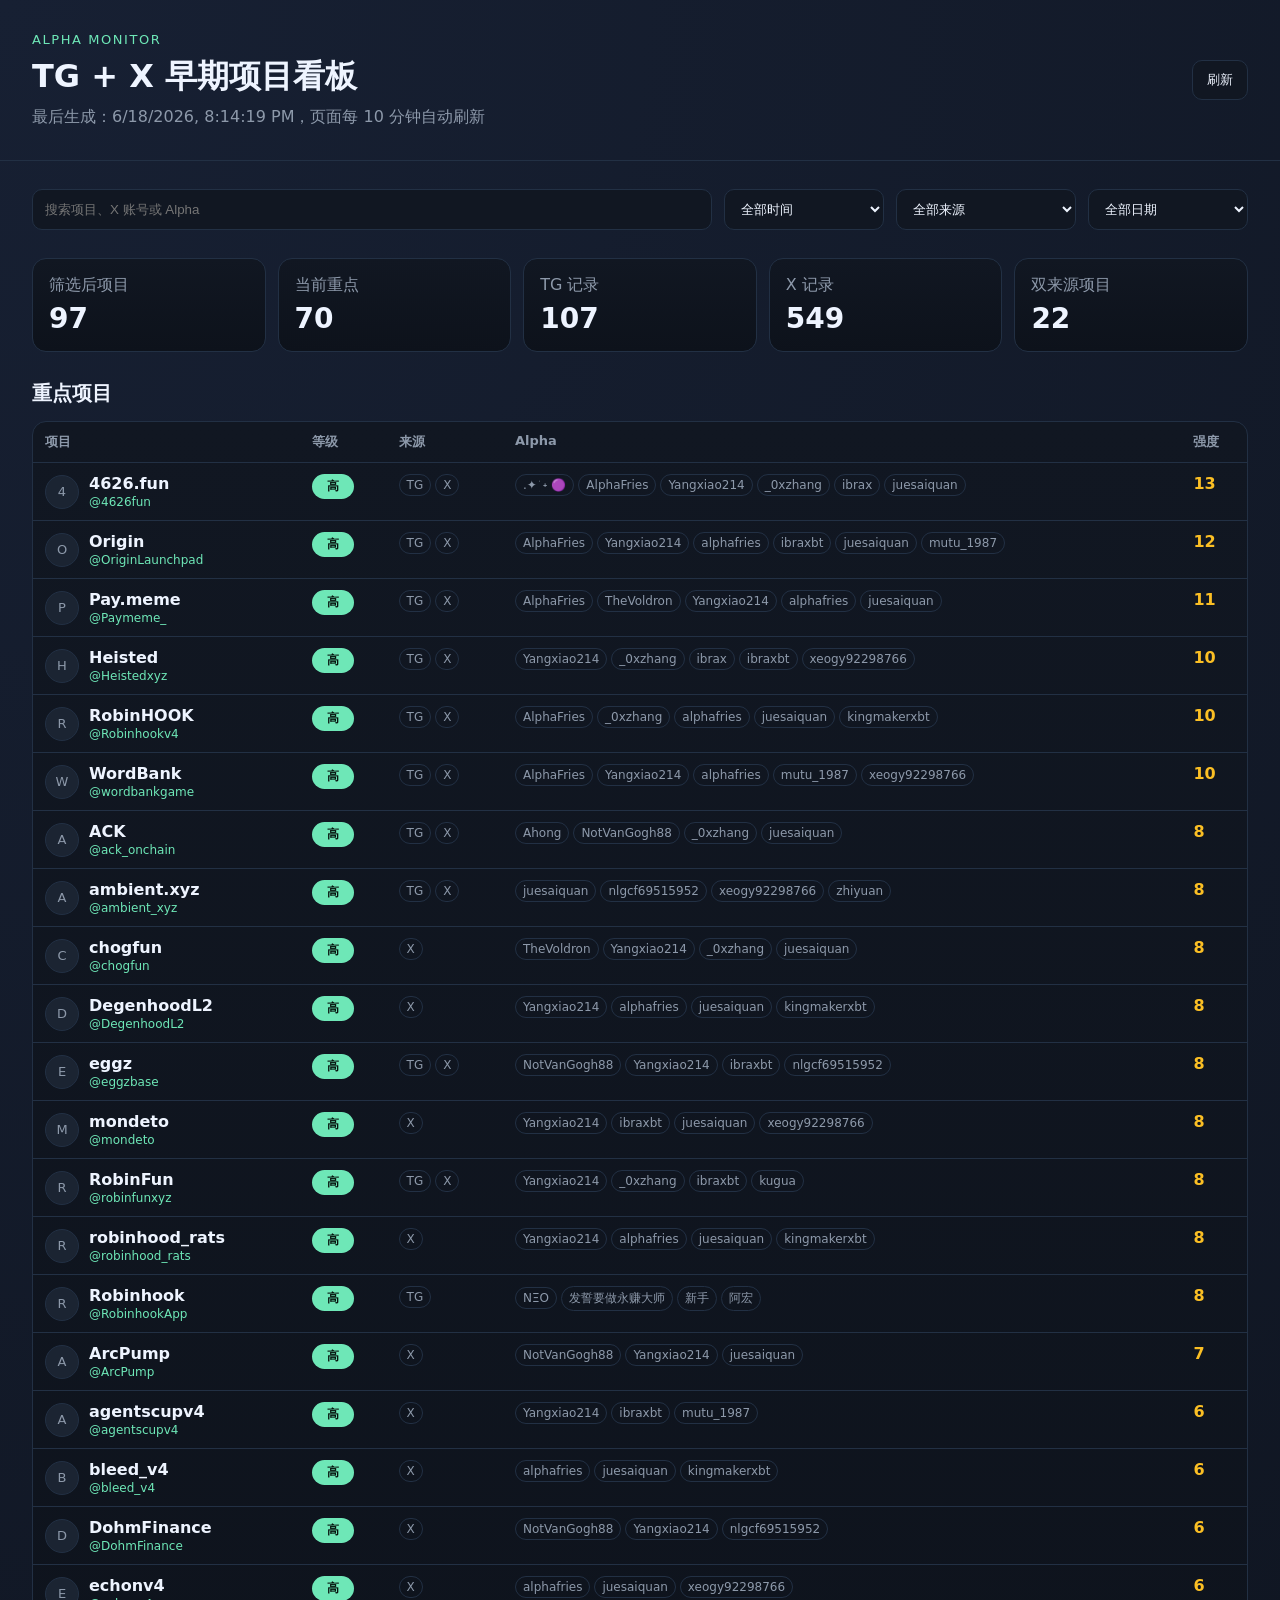
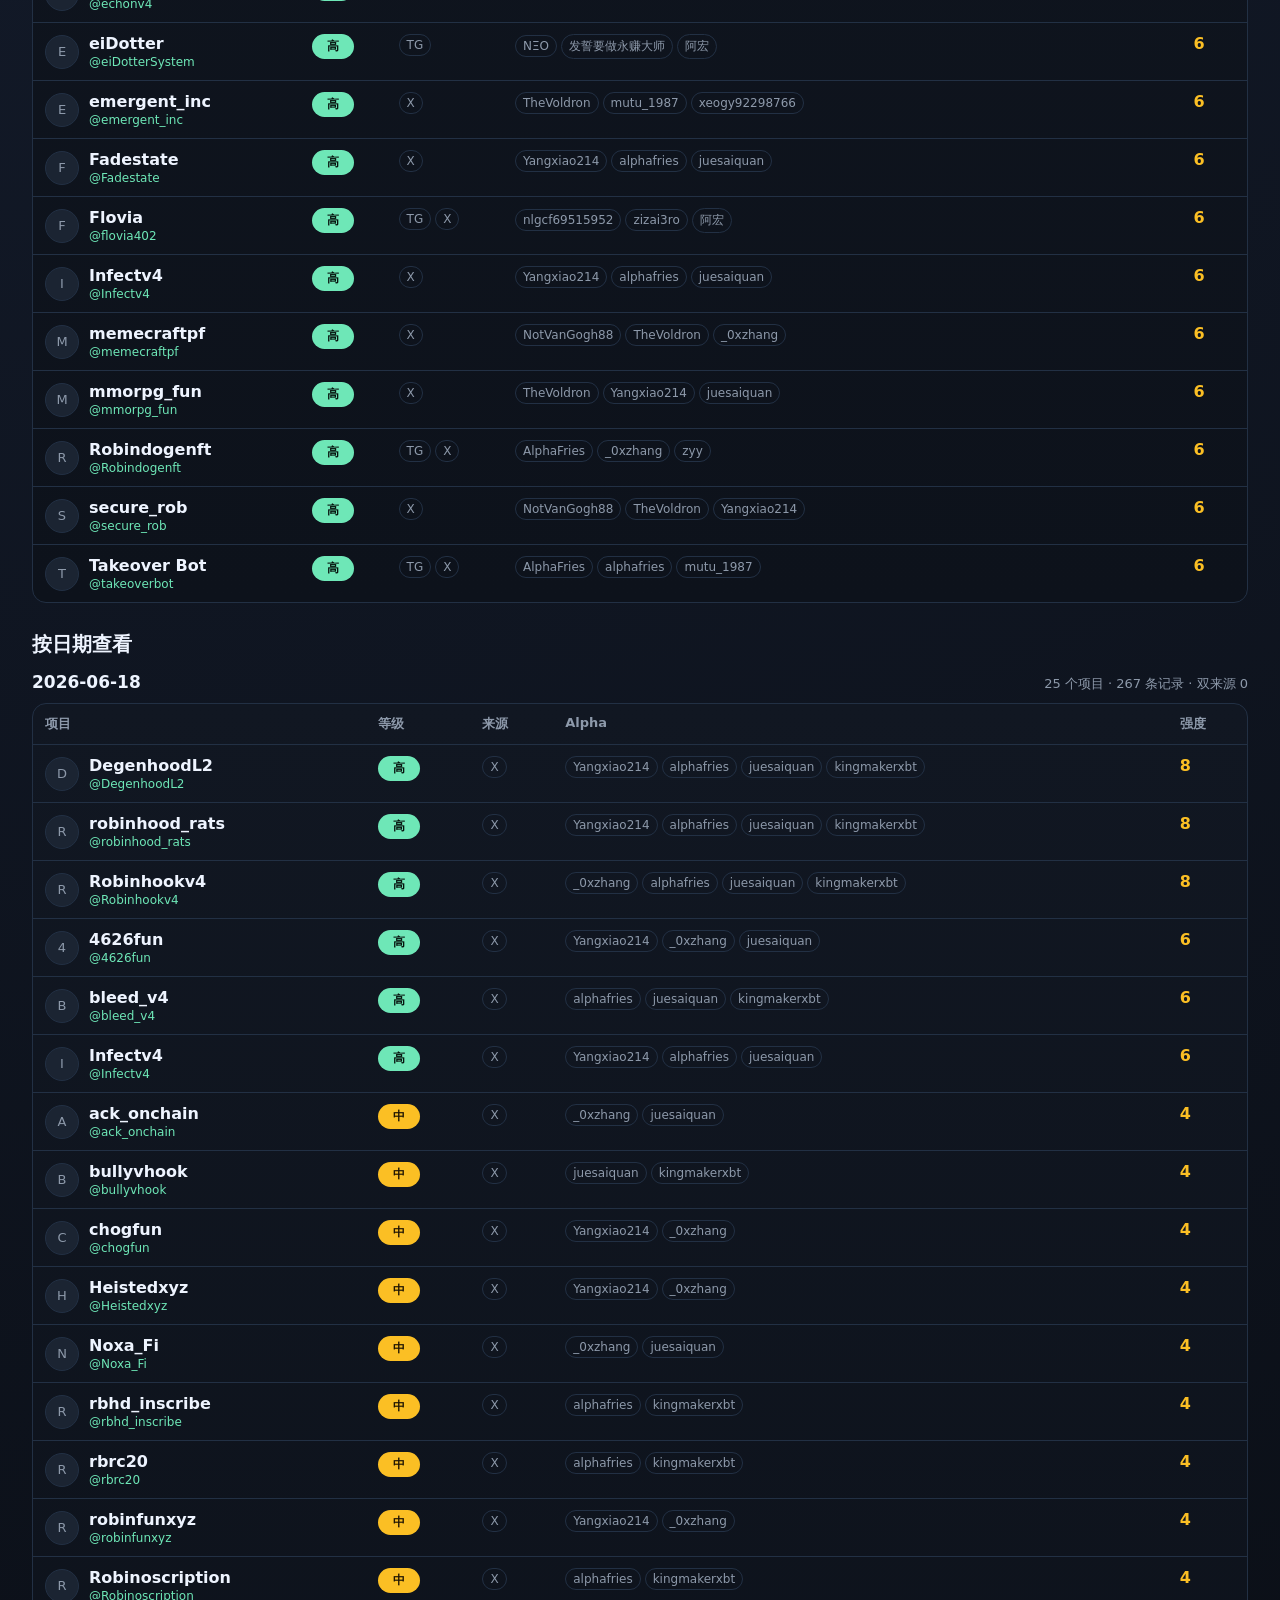
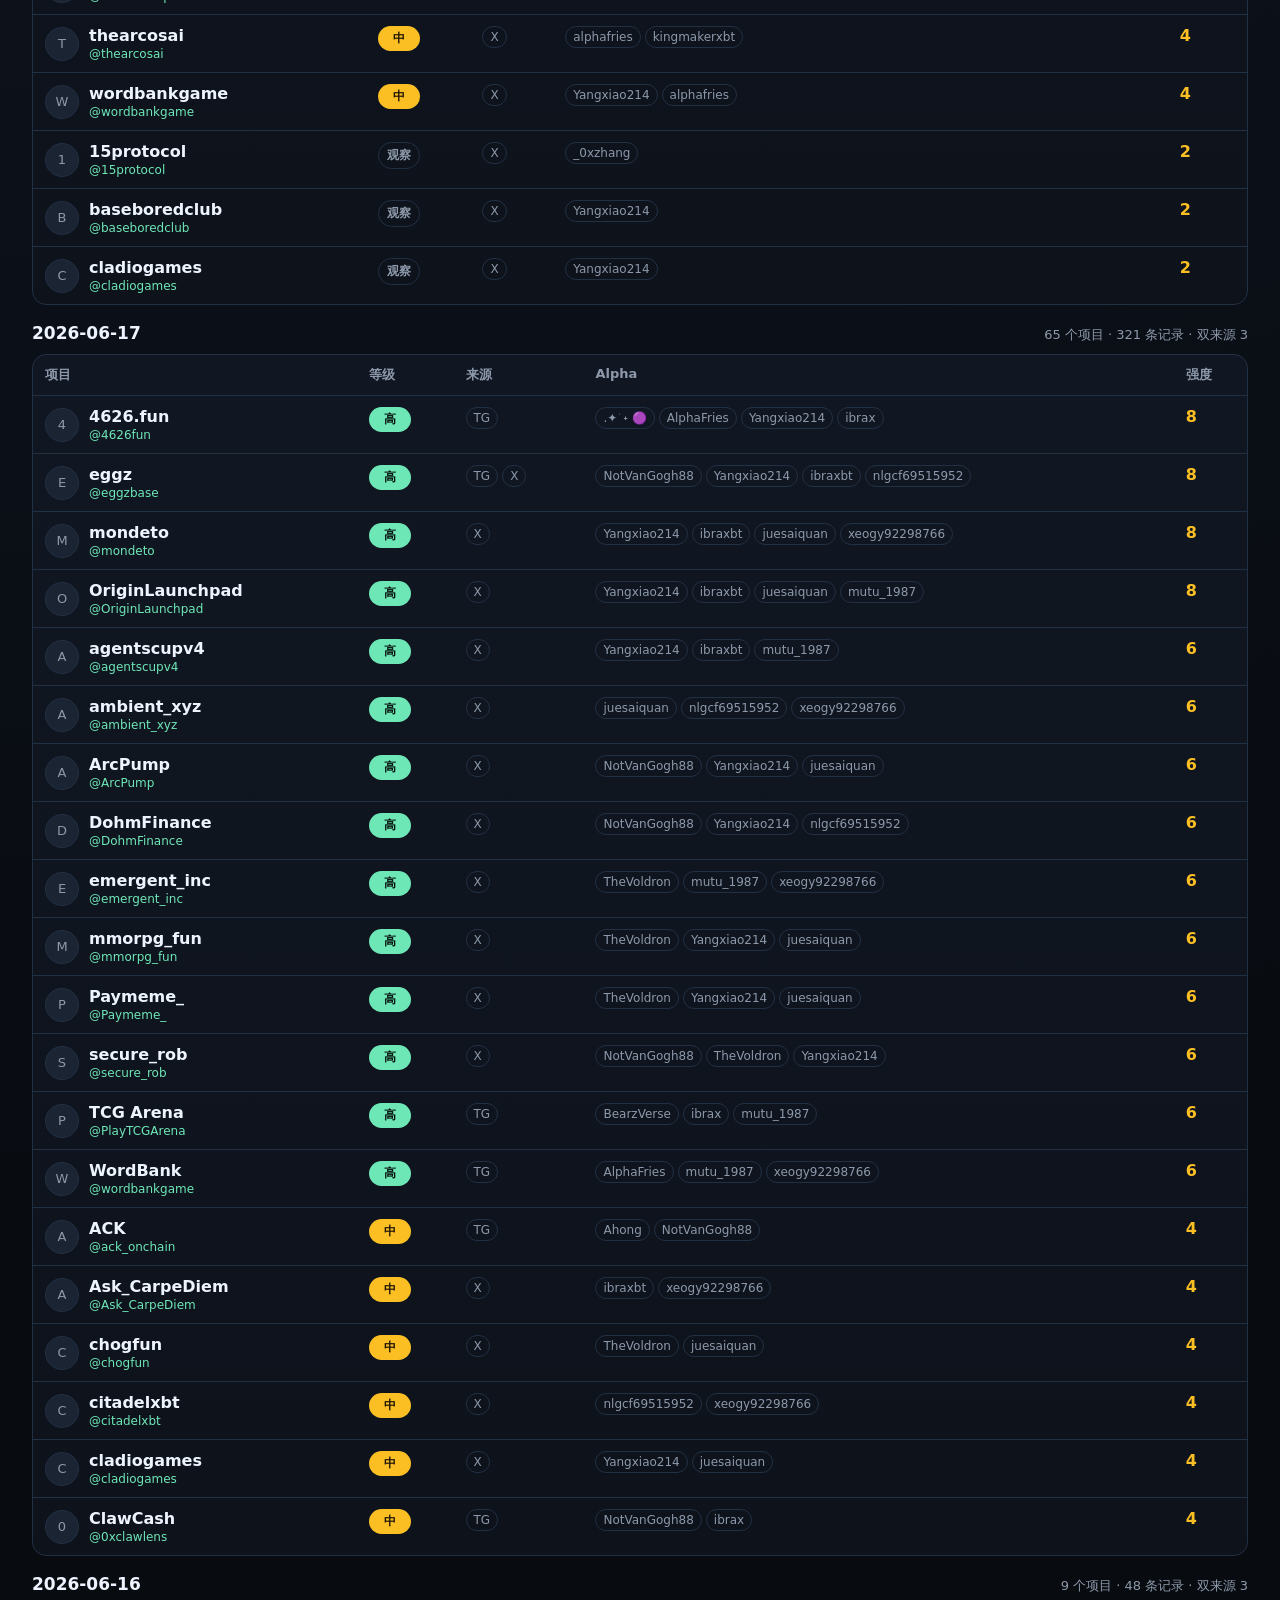
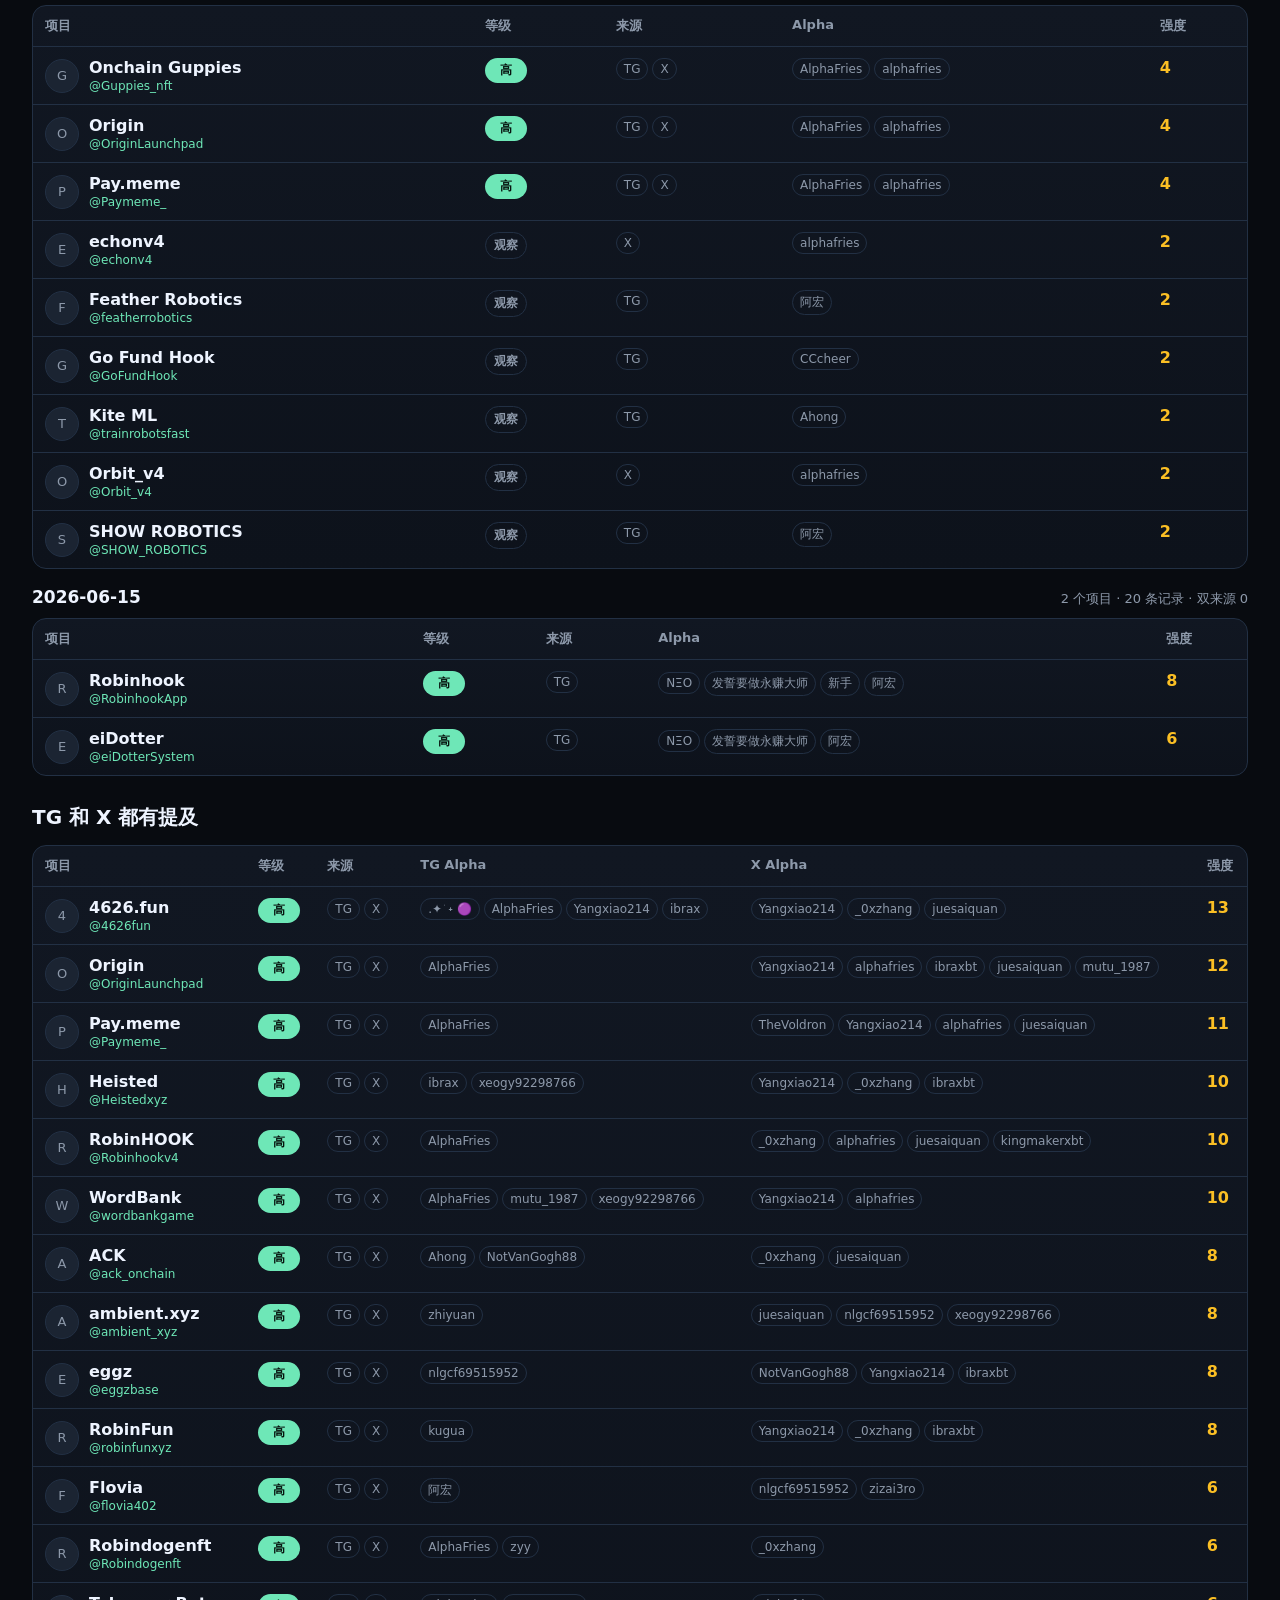
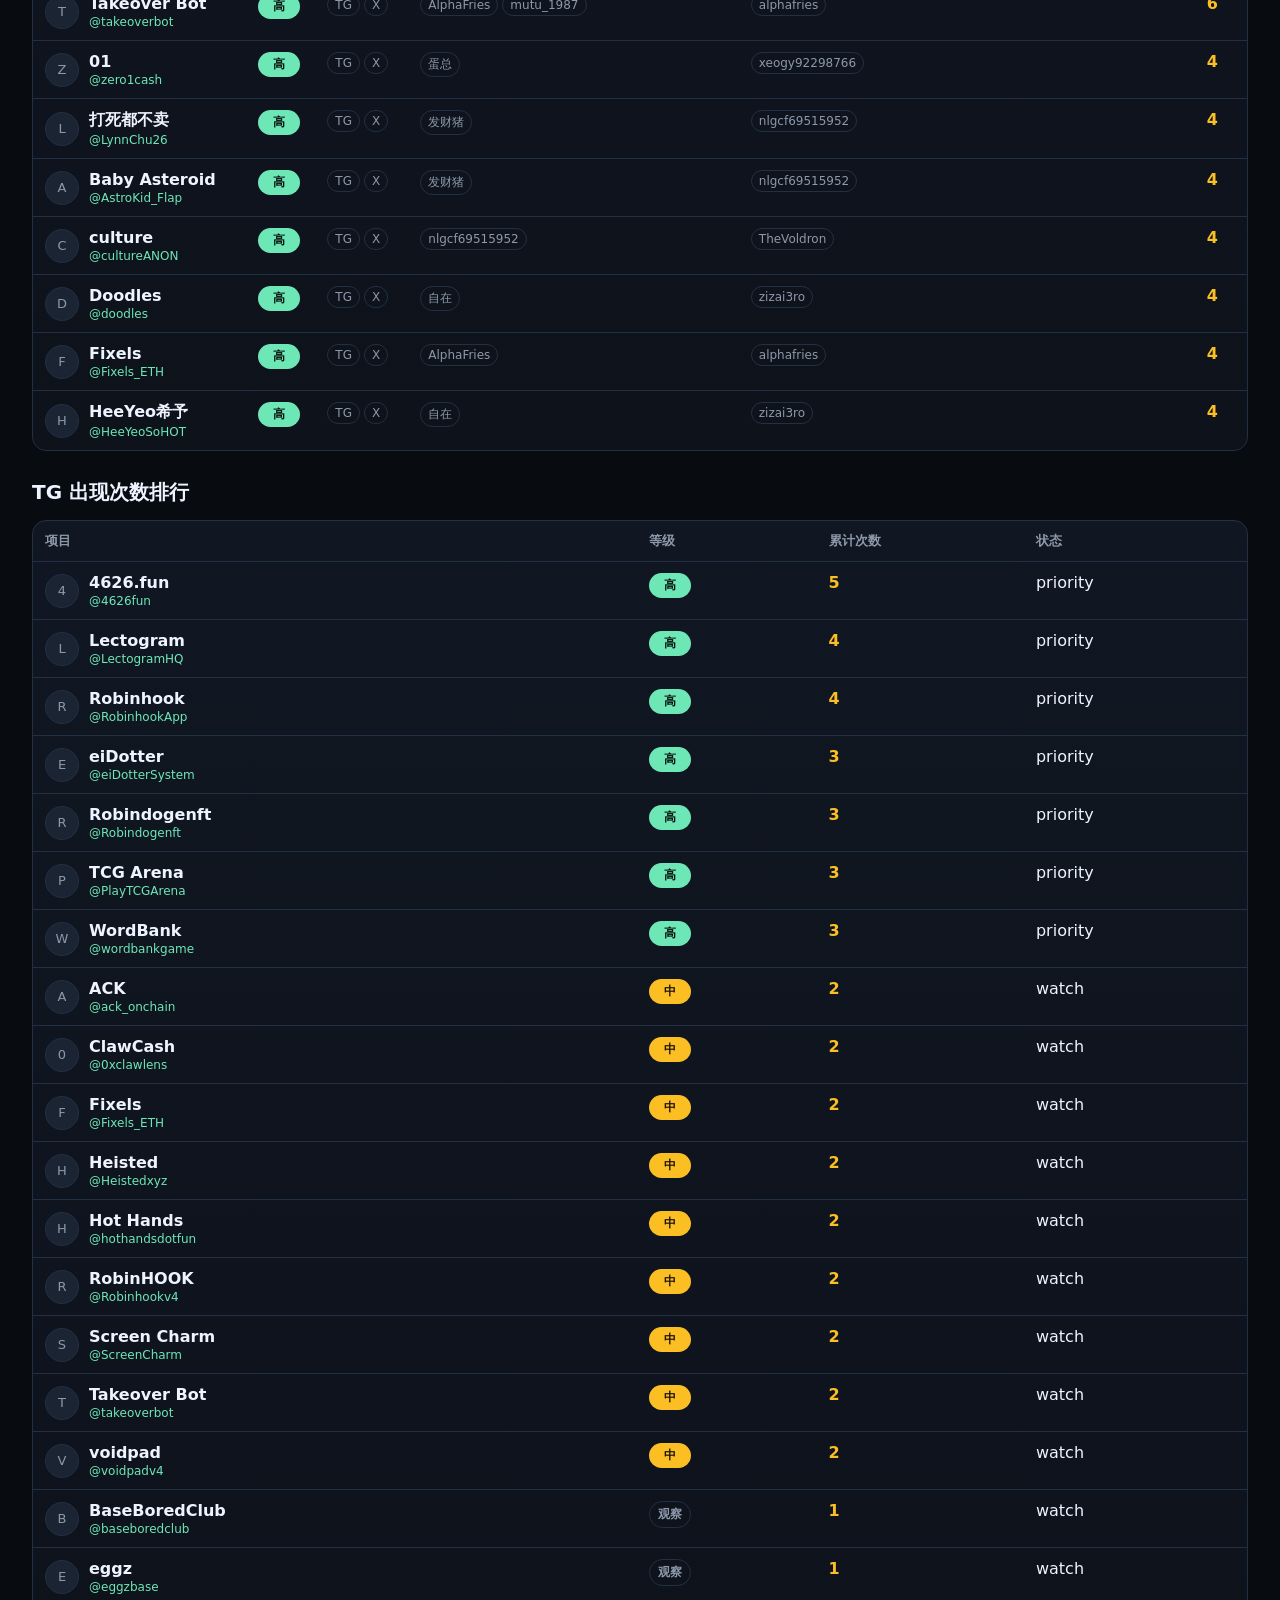
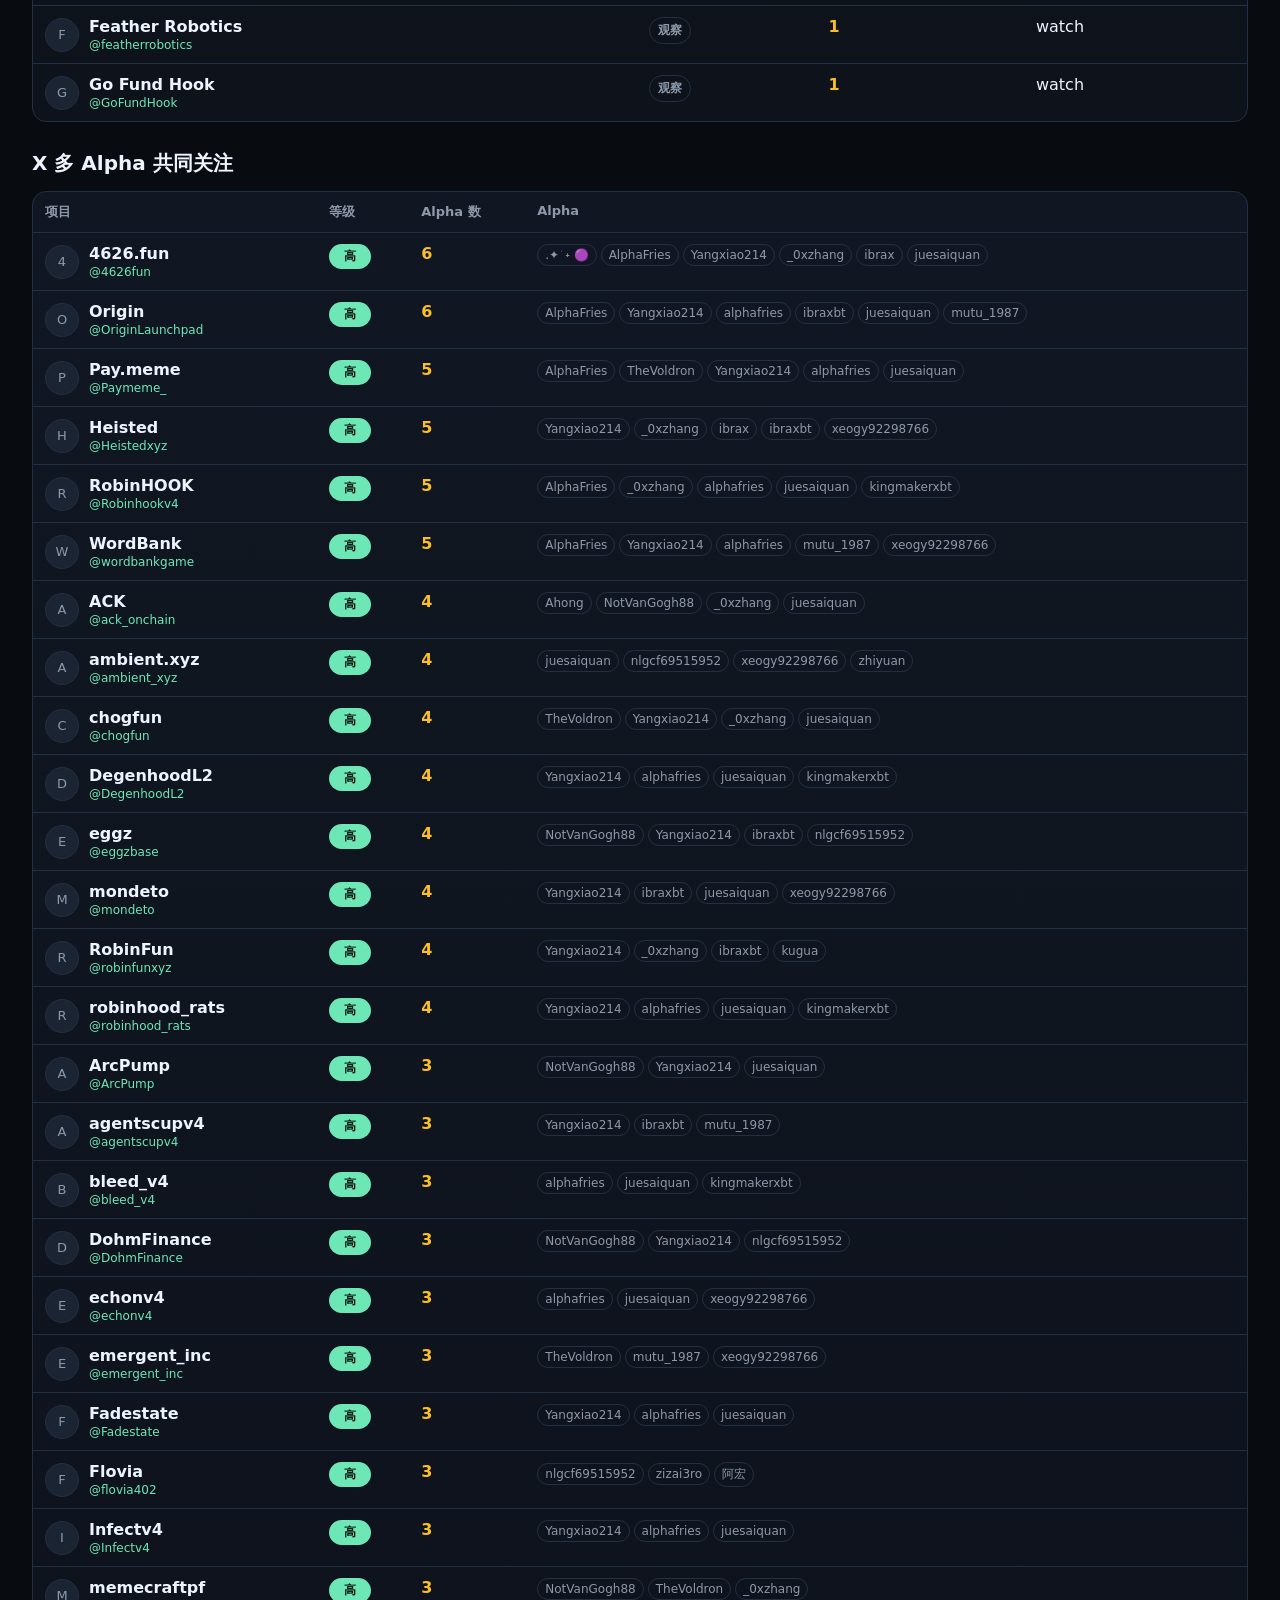
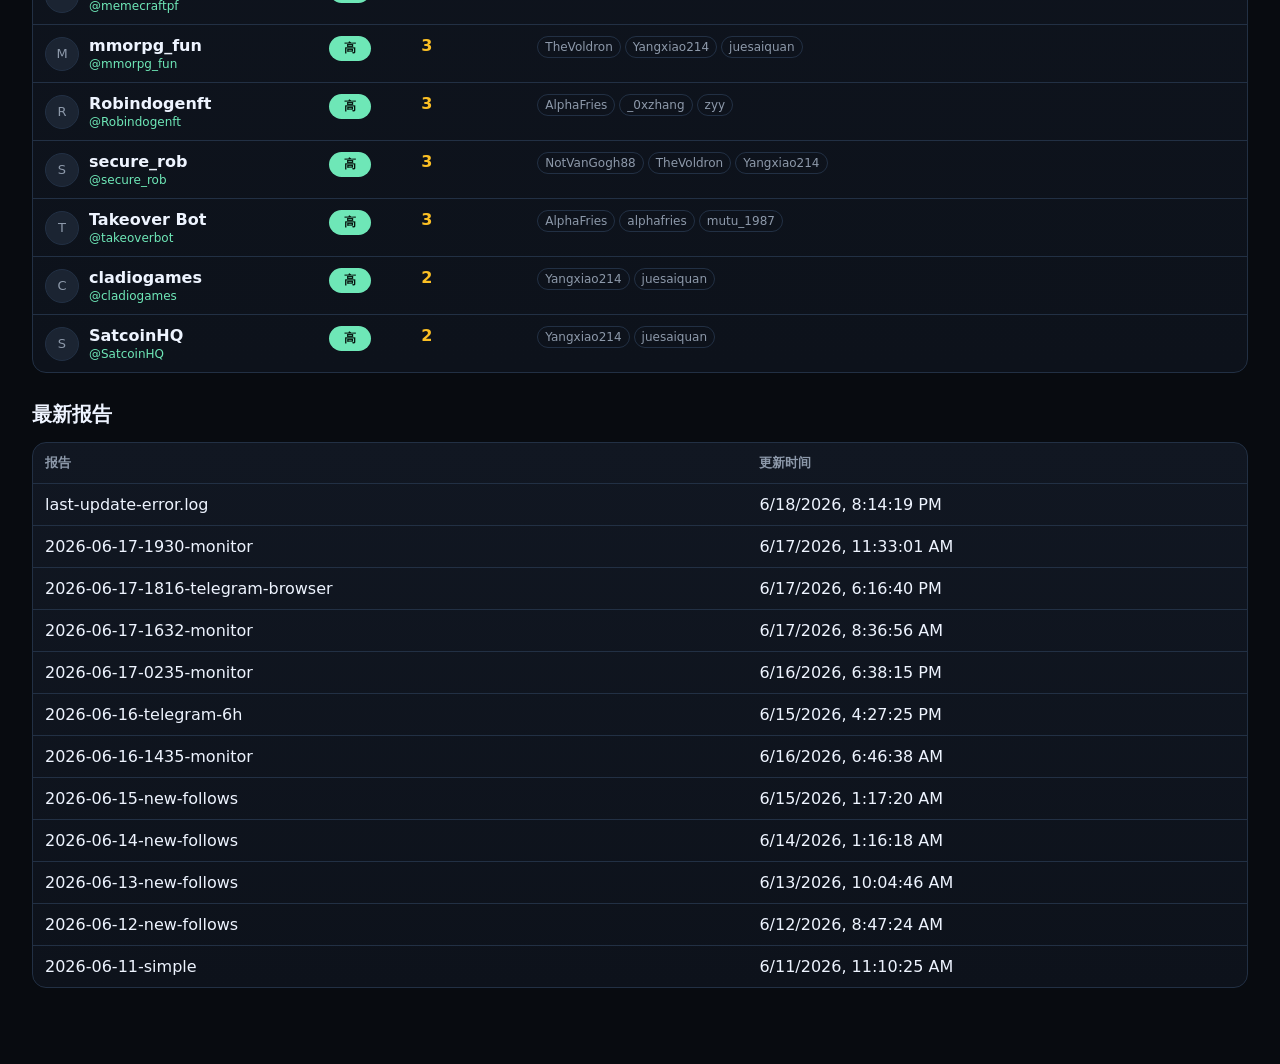
==== commit d00ef904: "Update dashboard data" ====
--- a/index.html
+++ b/index.html
@@ -22,7 +22,7 @@
       <select id="range">
         <option value="all">全部时间</option>
         <option value="6h">最近 6 小时</option>
-        <option value="24h">今天/24小时</option>
+        <option value="24h">今天 / 24 小时</option>
         <option value="3d">最近 3 天</option>
       </select>
       <select id="source">
@@ -31,6 +31,9 @@
         <option value="tg">只看 TG</option>
         <option value="x">只看 X</option>
       </select>
+      <select id="day">
+        <option value="all">全部日期</option>
+      </select>
     </section>
 
     <section class="cards" id="totals"></section>
@@ -38,6 +41,11 @@
     <section>
       <h2>重点项目</h2>
       <div id="priority"></div>
+    </section>
+
+    <section>
+      <h2>按日期查看</h2>
+      <div id="daily"></div>
     </section>
 
     <section>
--- a/styles.css
+++ b/styles.css
@@ -60,7 +60,7 @@
 
 .filters {
   display: grid;
-  grid-template-columns: minmax(240px, 1fr) 160px 180px;
+  grid-template-columns: minmax(240px, 1fr) 160px 180px 160px;
   gap: 12px;
 }
 
@@ -159,6 +159,24 @@
 }
 .empty { color: var(--muted); padding: 16px; }
 .score { color: var(--warn); font-weight: 700; }
+.day-block {
+  margin-bottom: 18px;
+}
+.day-title {
+  display: flex;
+  align-items: baseline;
+  justify-content: space-between;
+  gap: 12px;
+  margin: 0 0 10px;
+}
+.day-title h3 {
+  margin: 0;
+  font-size: 17px;
+}
+.day-title span {
+  color: var(--muted);
+  font-size: 13px;
+}
 
 @media (max-width: 760px) {
   header {
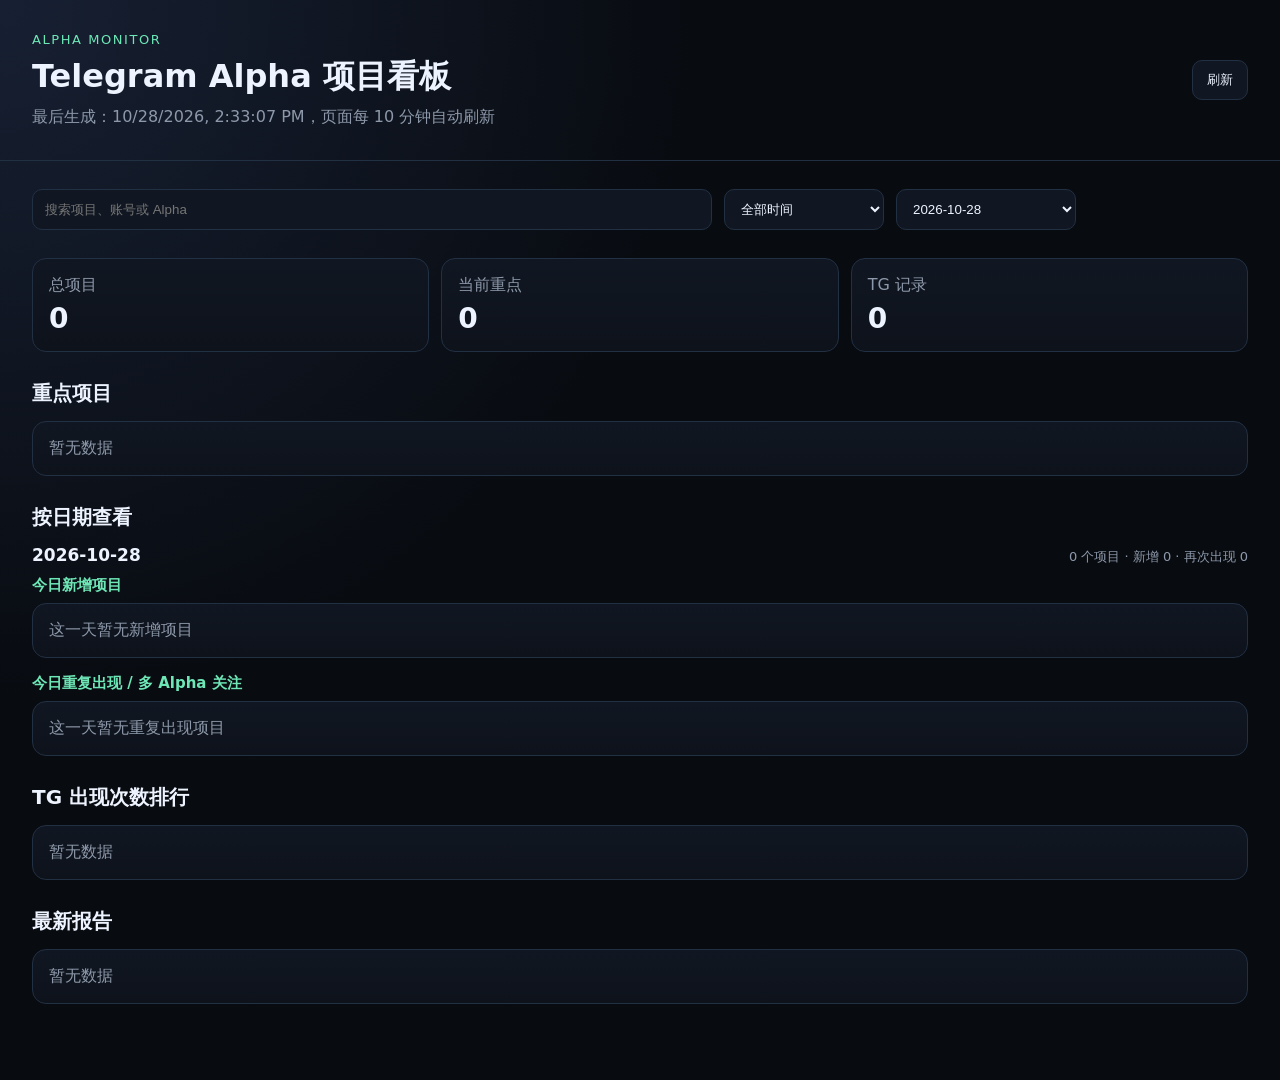
==== commit c34f1d2d: "Update dashboard data" ====
--- a/index.html
+++ b/index.html
@@ -10,7 +10,7 @@
   <header>
     <div>
       <p class="eyebrow">Alpha Monitor</p>
-      <h1>TG + X 早期项目看板</h1>
+      <h1>Telegram Alpha 项目看板</h1>
       <p id="meta">加载中...</p>
     </div>
     <button id="refresh">刷新</button>
@@ -18,18 +18,12 @@
 
   <main>
     <section class="filters">
-      <input id="search" type="search" placeholder="搜索项目、X 账号或 Alpha">
+      <input id="search" type="search" placeholder="搜索项目、账号或 Alpha">
       <select id="range">
         <option value="all">全部时间</option>
         <option value="6h">最近 6 小时</option>
         <option value="24h">今天 / 24 小时</option>
         <option value="3d">最近 3 天</option>
-      </select>
-      <select id="source">
-        <option value="all">全部来源</option>
-        <option value="cross">TG + X 双来源</option>
-        <option value="tg">只看 TG</option>
-        <option value="x">只看 X</option>
       </select>
       <select id="day">
         <option value="all">全部日期</option>
@@ -49,18 +43,8 @@
     </section>
 
     <section>
-      <h2>TG 和 X 都有提及</h2>
-      <div id="cross"></div>
-    </section>
-
-    <section>
       <h2>TG 出现次数排行</h2>
       <div id="tg"></div>
-    </section>
-
-    <section>
-      <h2>X 多 Alpha 共同关注</h2>
-      <div id="xmulti"></div>
     </section>
 
     <section>
--- a/styles.css
+++ b/styles.css
@@ -127,6 +127,17 @@
   color: var(--muted);
   font-size: 12px;
 }
+.project-description {
+  max-width: 480px;
+  margin-top: 5px;
+  color: var(--muted);
+  font-size: 12px;
+  line-height: 1.4;
+  display: -webkit-box;
+  -webkit-box-orient: vertical;
+  -webkit-line-clamp: 2;
+  overflow: hidden;
+}
 .tag {
   display: inline-block;
   margin: 0 4px 4px 0;
@@ -176,6 +187,34 @@
 .day-title span {
   color: var(--muted);
   font-size: 13px;
+}
+.subsection {
+  margin: 0 0 16px;
+}
+.subsection h4 {
+  margin: 0 0 8px;
+  color: var(--accent);
+  font-size: 15px;
+}
+.source-line {
+  margin-bottom: 4px;
+}
+.status-new,
+.status-repeat {
+  display: inline-block;
+  margin: 0 6px 4px 0;
+  padding: 4px 8px;
+  border-radius: 999px;
+  font-size: 12px;
+  font-weight: 800;
+}
+.status-new {
+  color: #07130e;
+  background: var(--accent);
+}
+.status-repeat {
+  color: #211704;
+  background: var(--warn);
 }
 
 @media (max-width: 760px) {
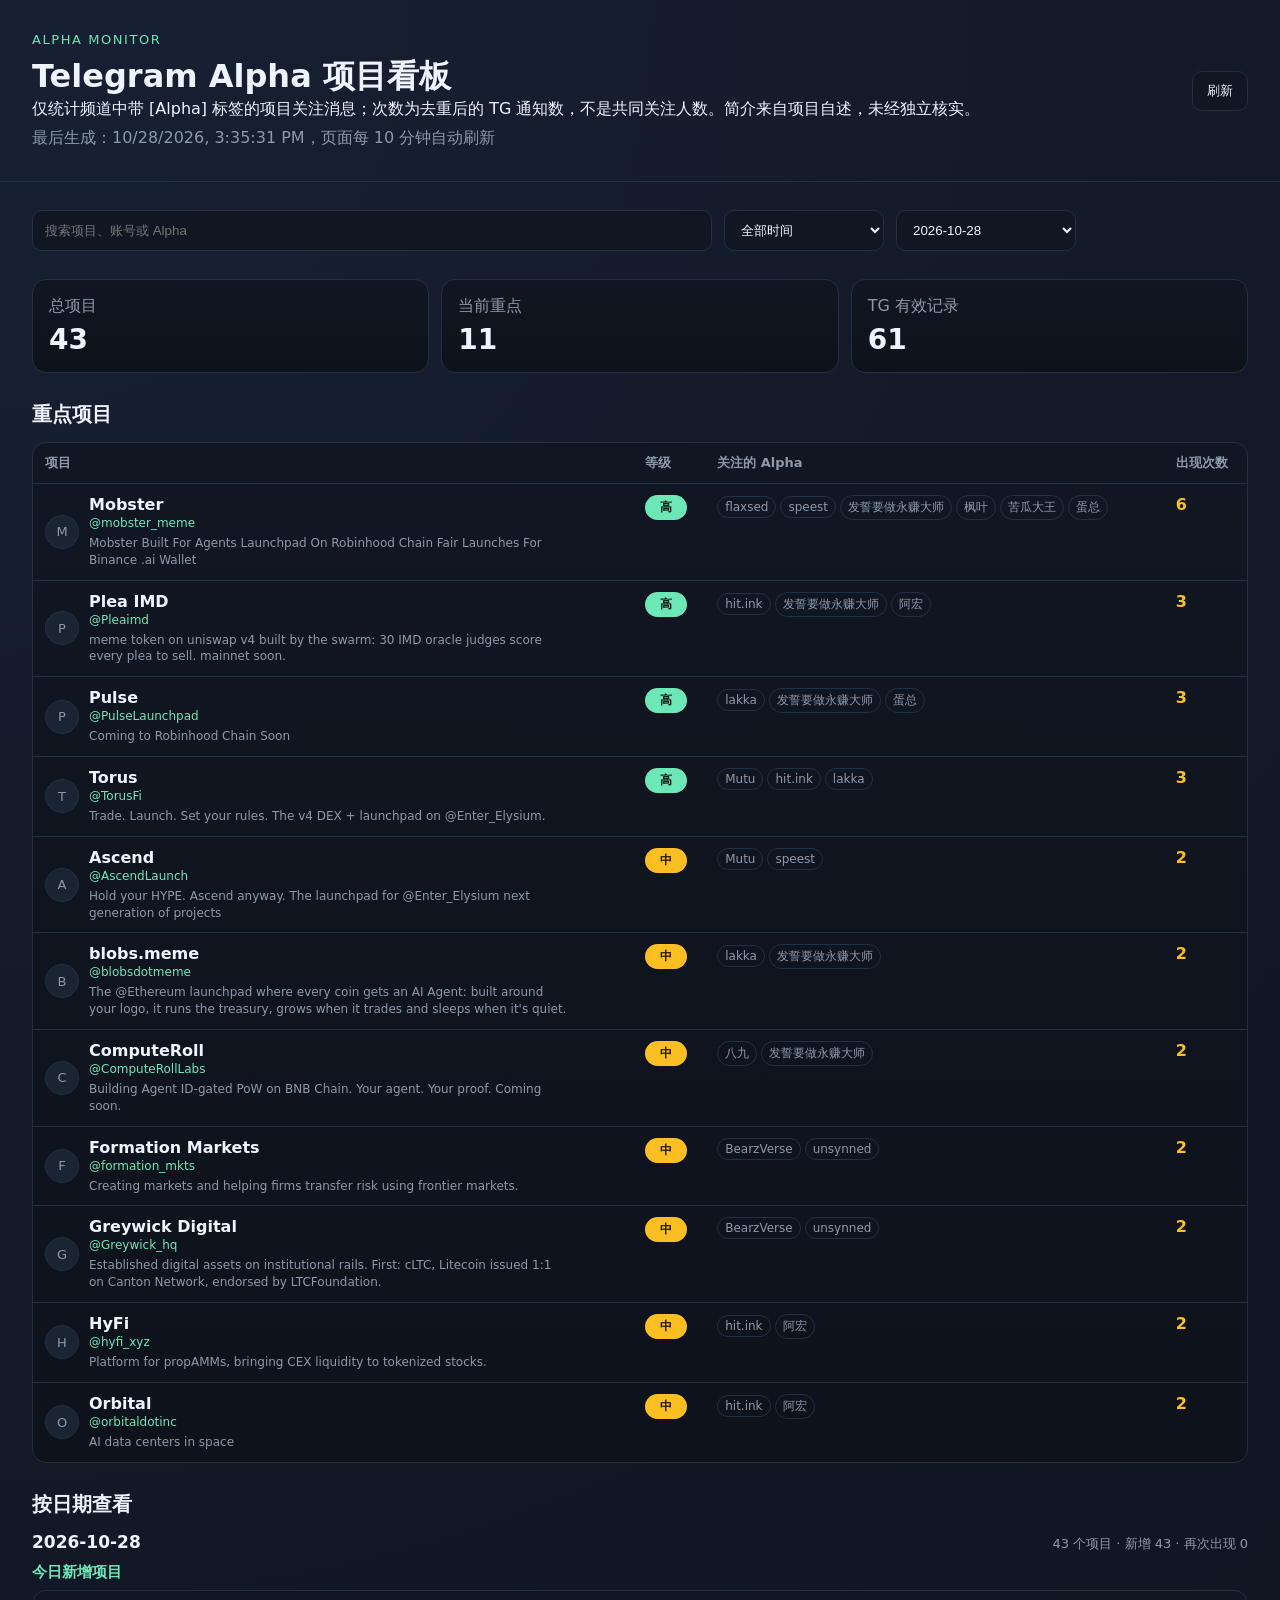
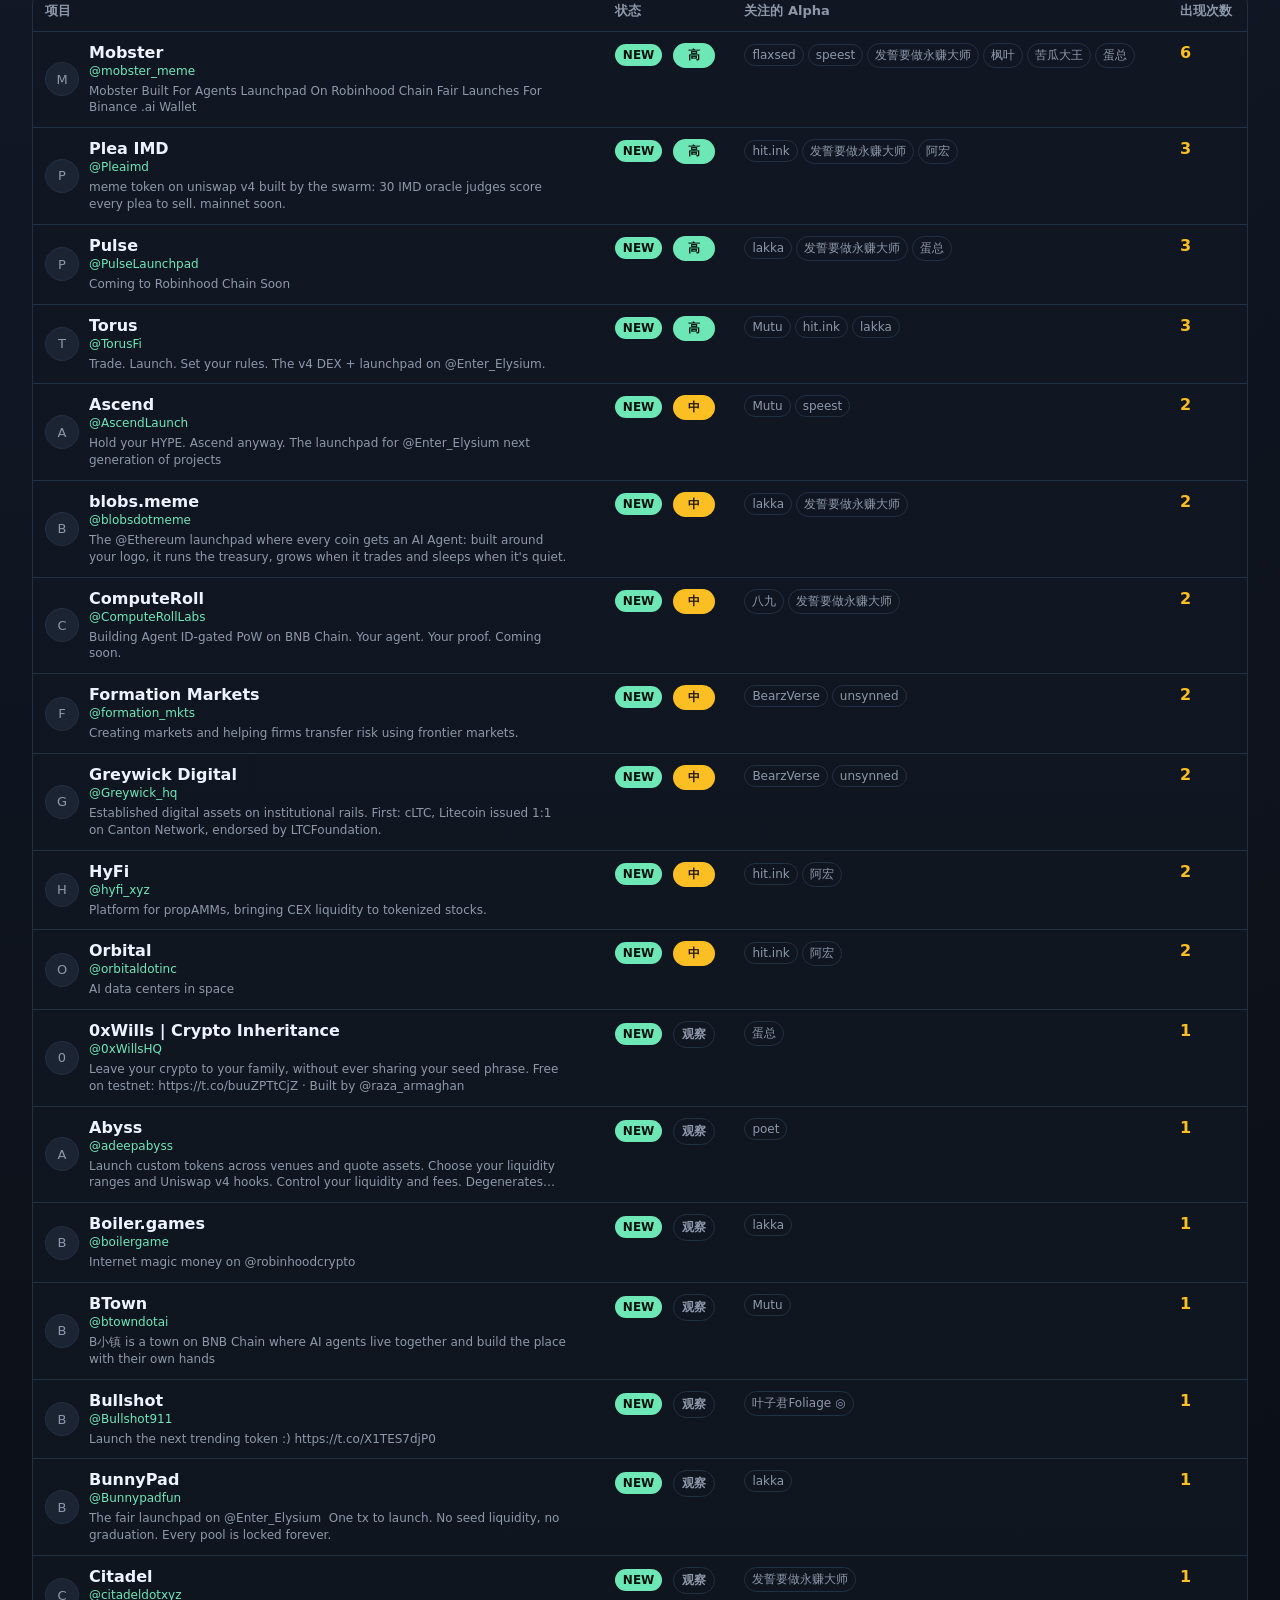
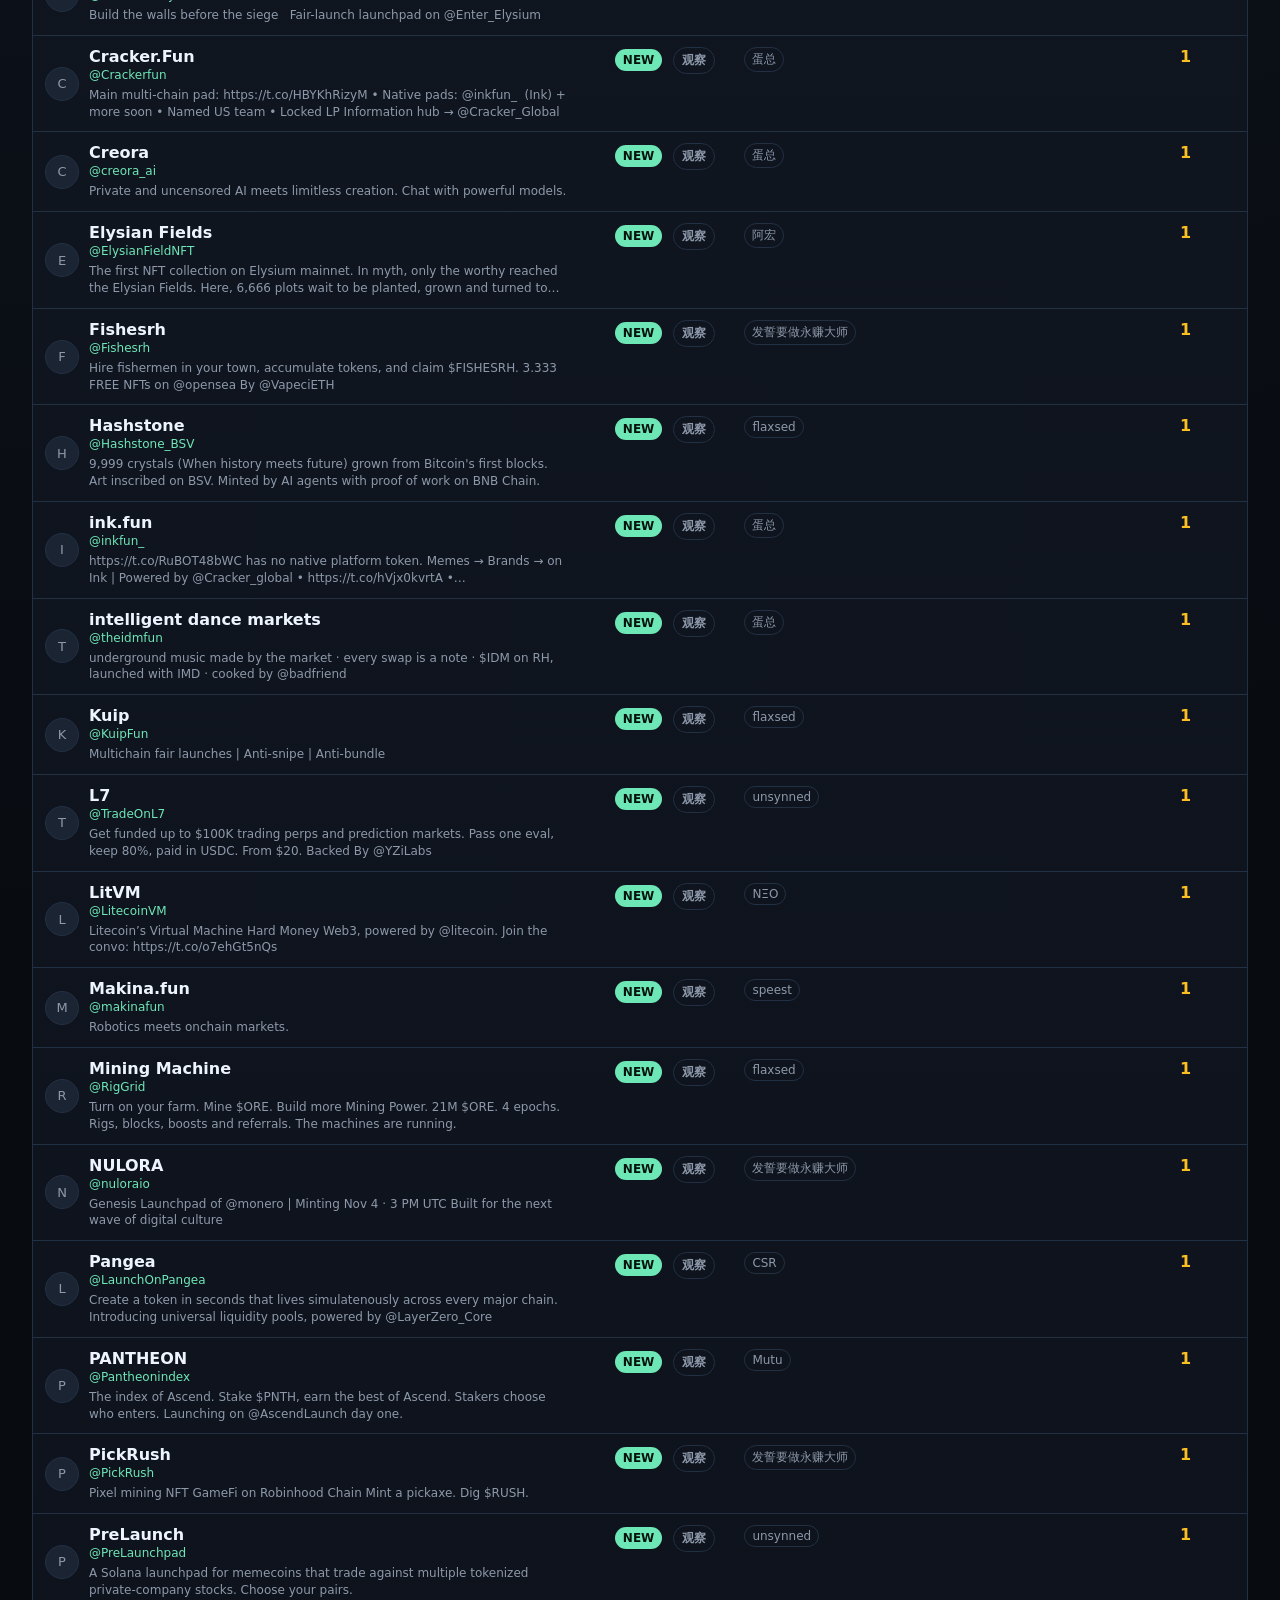
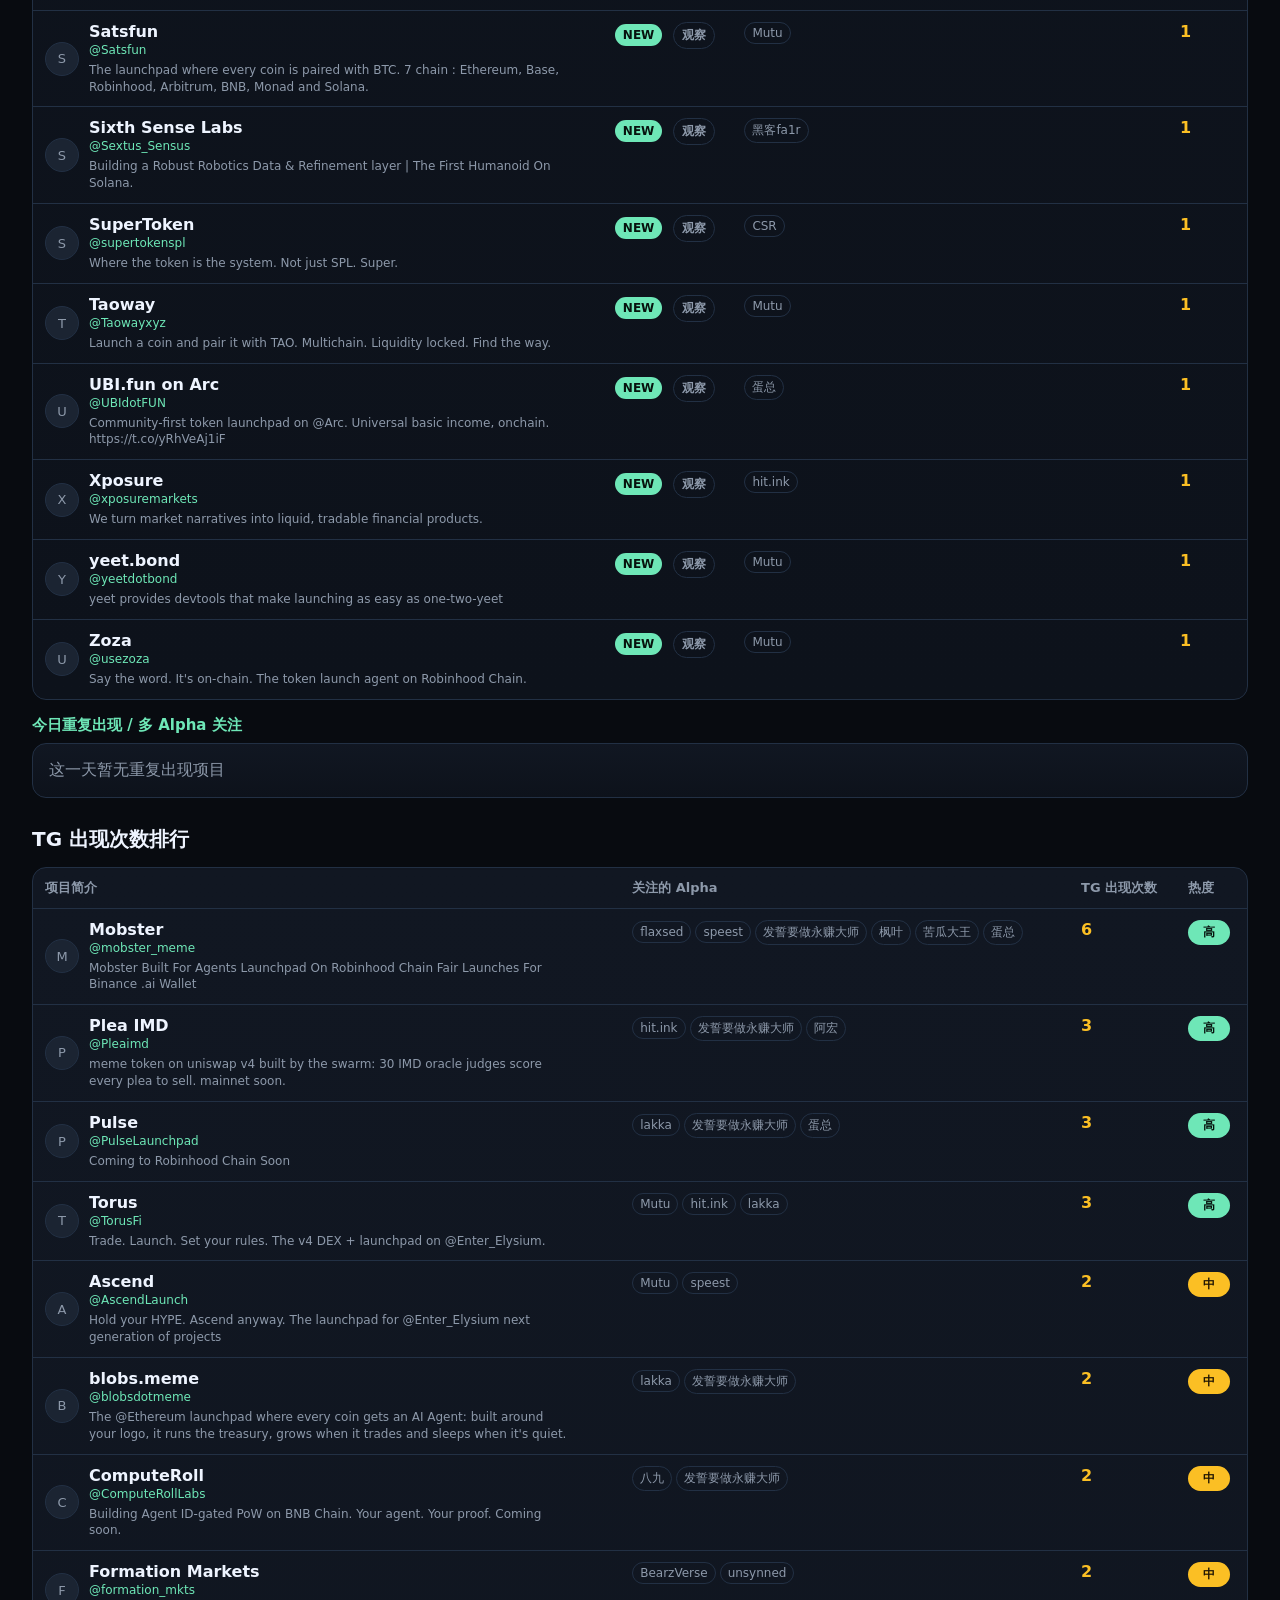
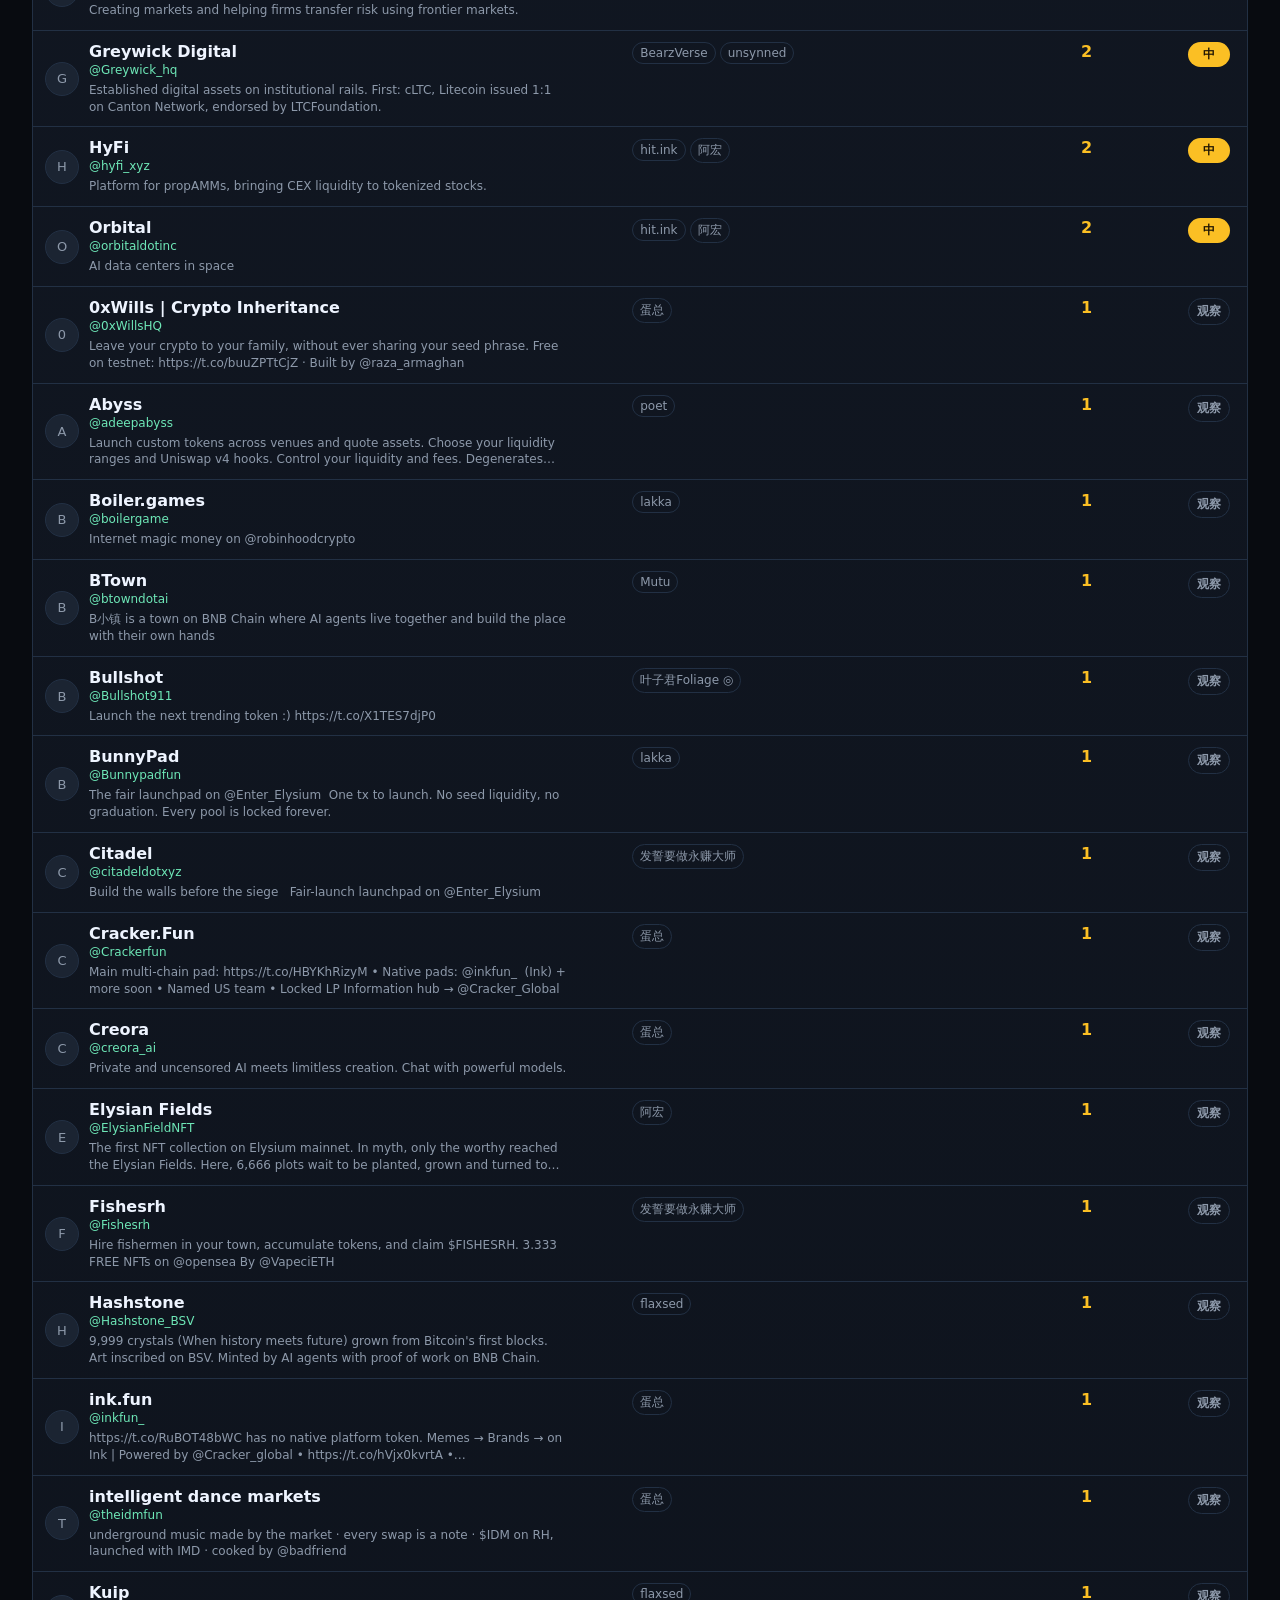
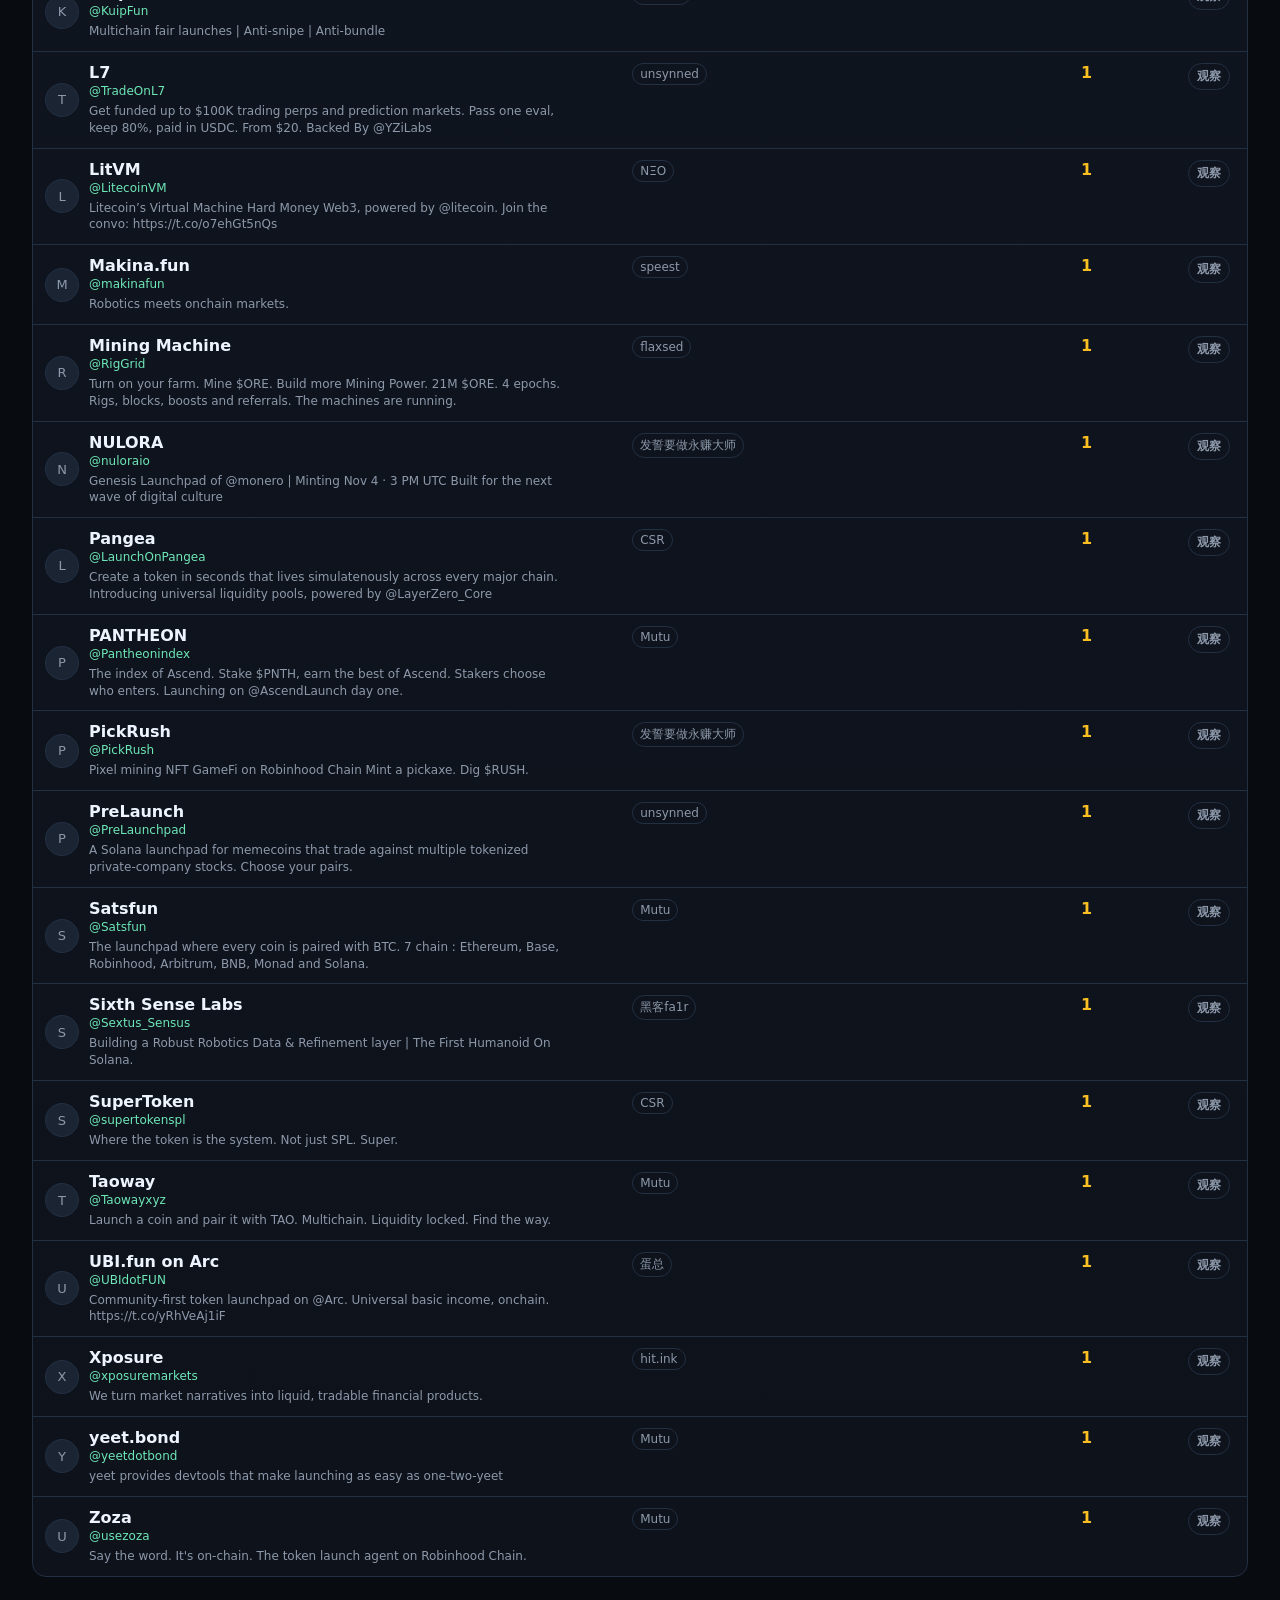
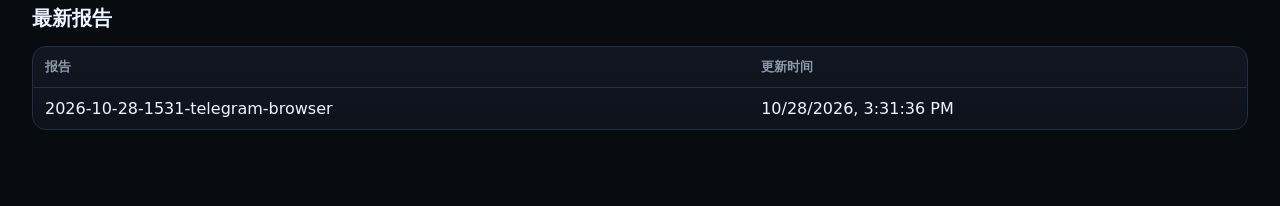
==== commit b35d9ac0: "Update Telegram dashboard data" ====
--- a/index.html
+++ b/index.html
@@ -11,6 +11,7 @@
     <div>
       <p class="eyebrow">Alpha Monitor</p>
       <h1>Telegram Alpha 项目看板</h1>
+      <p>仅统计频道中带 [Alpha] 标签的项目关注消息；次数为去重后的 TG 通知数，不是共同关注人数。简介来自项目自述，未经独立核实。</p>
       <p id="meta">加载中...</p>
     </div>
     <button id="refresh">刷新</button>
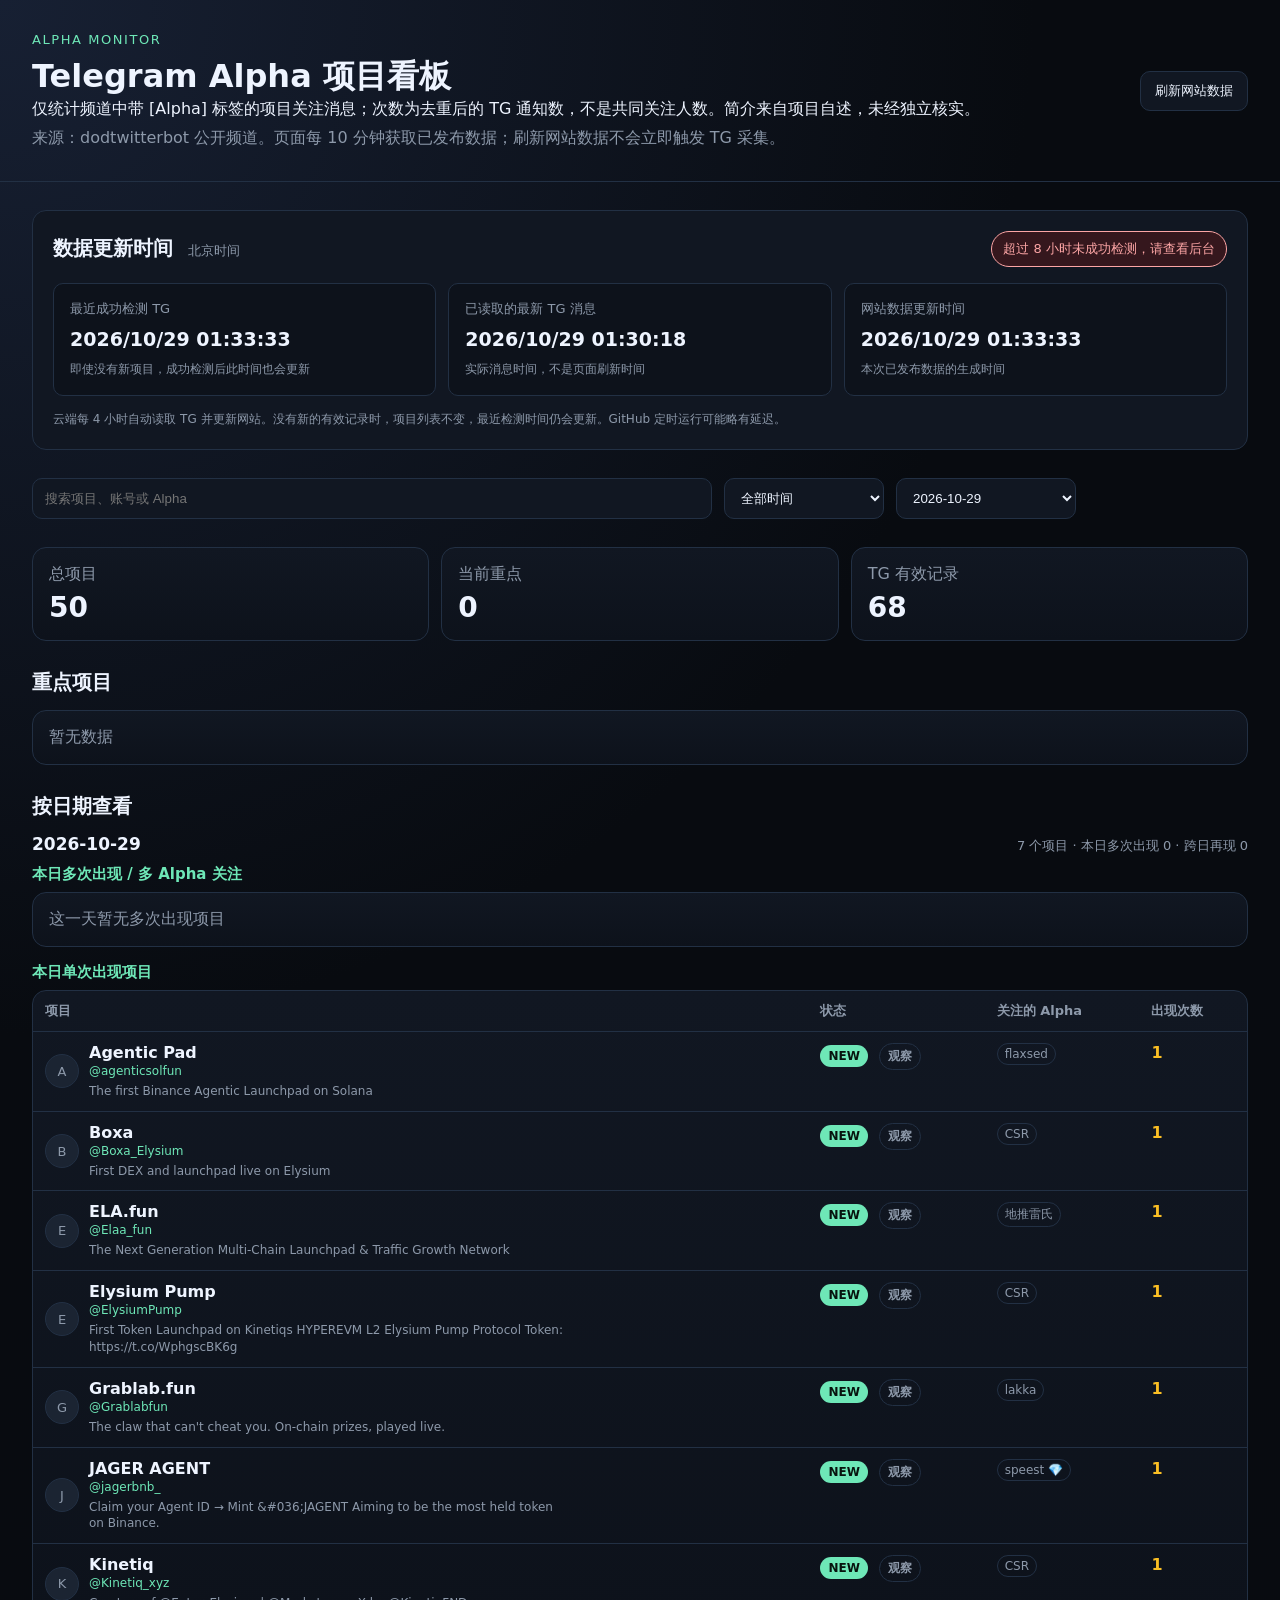
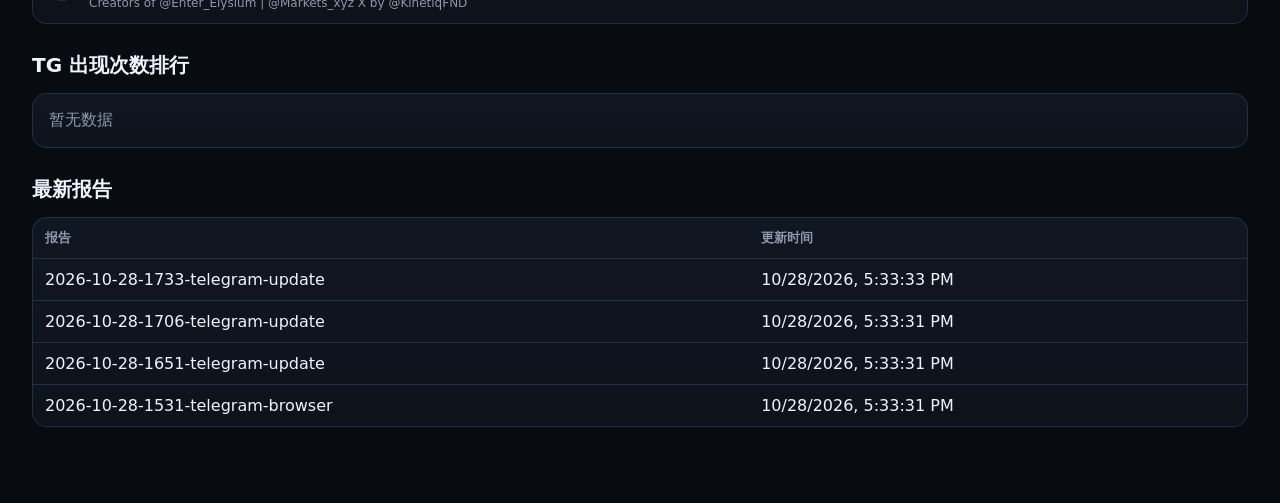
==== commit e6ed7773: "Update Telegram project records" ====
--- a/index.html
+++ b/index.html
@@ -14,10 +14,19 @@
       <p>仅统计频道中带 [Alpha] 标签的项目关注消息；次数为去重后的 TG 通知数，不是共同关注人数。简介来自项目自述，未经独立核实。</p>
       <p id="meta">加载中...</p>
     </div>
-    <button id="refresh">刷新</button>
+    <button id="refresh">刷新网站数据</button>
   </header>
 
   <main>
+    <section class="freshness" aria-label="数据更新时间">
+      <div class="freshness-heading">
+        <h2>数据更新时间 <span>北京时间</span></h2>
+        <span id="collection-status" class="collection-status status-pending" role="status">正在读取检测状态</span>
+      </div>
+      <div id="update-times" class="update-times"></div>
+      <p class="freshness-note">云端每 4 小时自动读取 TG 并更新网站。没有新的有效记录时，项目列表不变，最近检测时间仍会更新。GitHub 定时运行可能略有延迟。</p>
+    </section>
+
     <section class="filters">
       <input id="search" type="search" placeholder="搜索项目、账号或 Alpha">
       <select id="range">
--- a/styles.css
+++ b/styles.css
@@ -34,6 +34,27 @@
 section { margin: 0 0 28px; }
 .eyebrow { color: var(--accent); font-size: 13px; letter-spacing: .12em; text-transform: uppercase; margin-bottom: 8px; }
 #meta { color: var(--muted); margin-top: 8px; }
+.freshness {
+  padding: 20px;
+  border: 1px solid var(--line);
+  border-radius: 14px;
+  background: var(--panel);
+}
+.freshness-heading { display: flex; flex-wrap: wrap; align-items: center; justify-content: space-between; gap: 12px; margin-bottom: 16px; }
+.freshness-heading h2 { margin: 0; }
+.freshness-heading h2 span { color: var(--muted); font-size: 13px; font-weight: 400; margin-left: 8px; }
+.collection-status { display: inline-block; padding: 7px 11px; border: 1px solid currentColor; border-radius: 999px; font-size: 13px; line-height: 1.5; }
+.status-ok { color: var(--accent); background: #0e2922; }
+.status-pending { color: var(--muted); }
+.status-delayed { color: var(--warn); background: #302508; }
+.status-error { color: #fca5a5; background: #35171d; }
+.update-times { display: grid; grid-template-columns: repeat(3, minmax(0, 1fr)); gap: 12px; }
+.update-time { padding: 16px; background: var(--panel2); border: 1px solid var(--line); border-radius: 10px; }
+.update-time span, .update-time strong, .update-time small { display: block; }
+.update-time span { color: var(--muted); font-size: 13px; }
+.update-time strong { margin: 10px 0; font-size: 19px; font-variant-numeric: tabular-nums; overflow-wrap: anywhere; }
+.update-time small, .freshness-note { color: var(--muted); font-size: 12px; line-height: 1.6; }
+.freshness-note { margin-top: 14px; }
 
 button {
   border: 1px solid var(--line);
@@ -218,6 +239,7 @@
 }
 
 @media (max-width: 760px) {
+  .update-times { grid-template-columns: 1fr; }
   header {
     align-items: flex-start;
     flex-direction: column;
